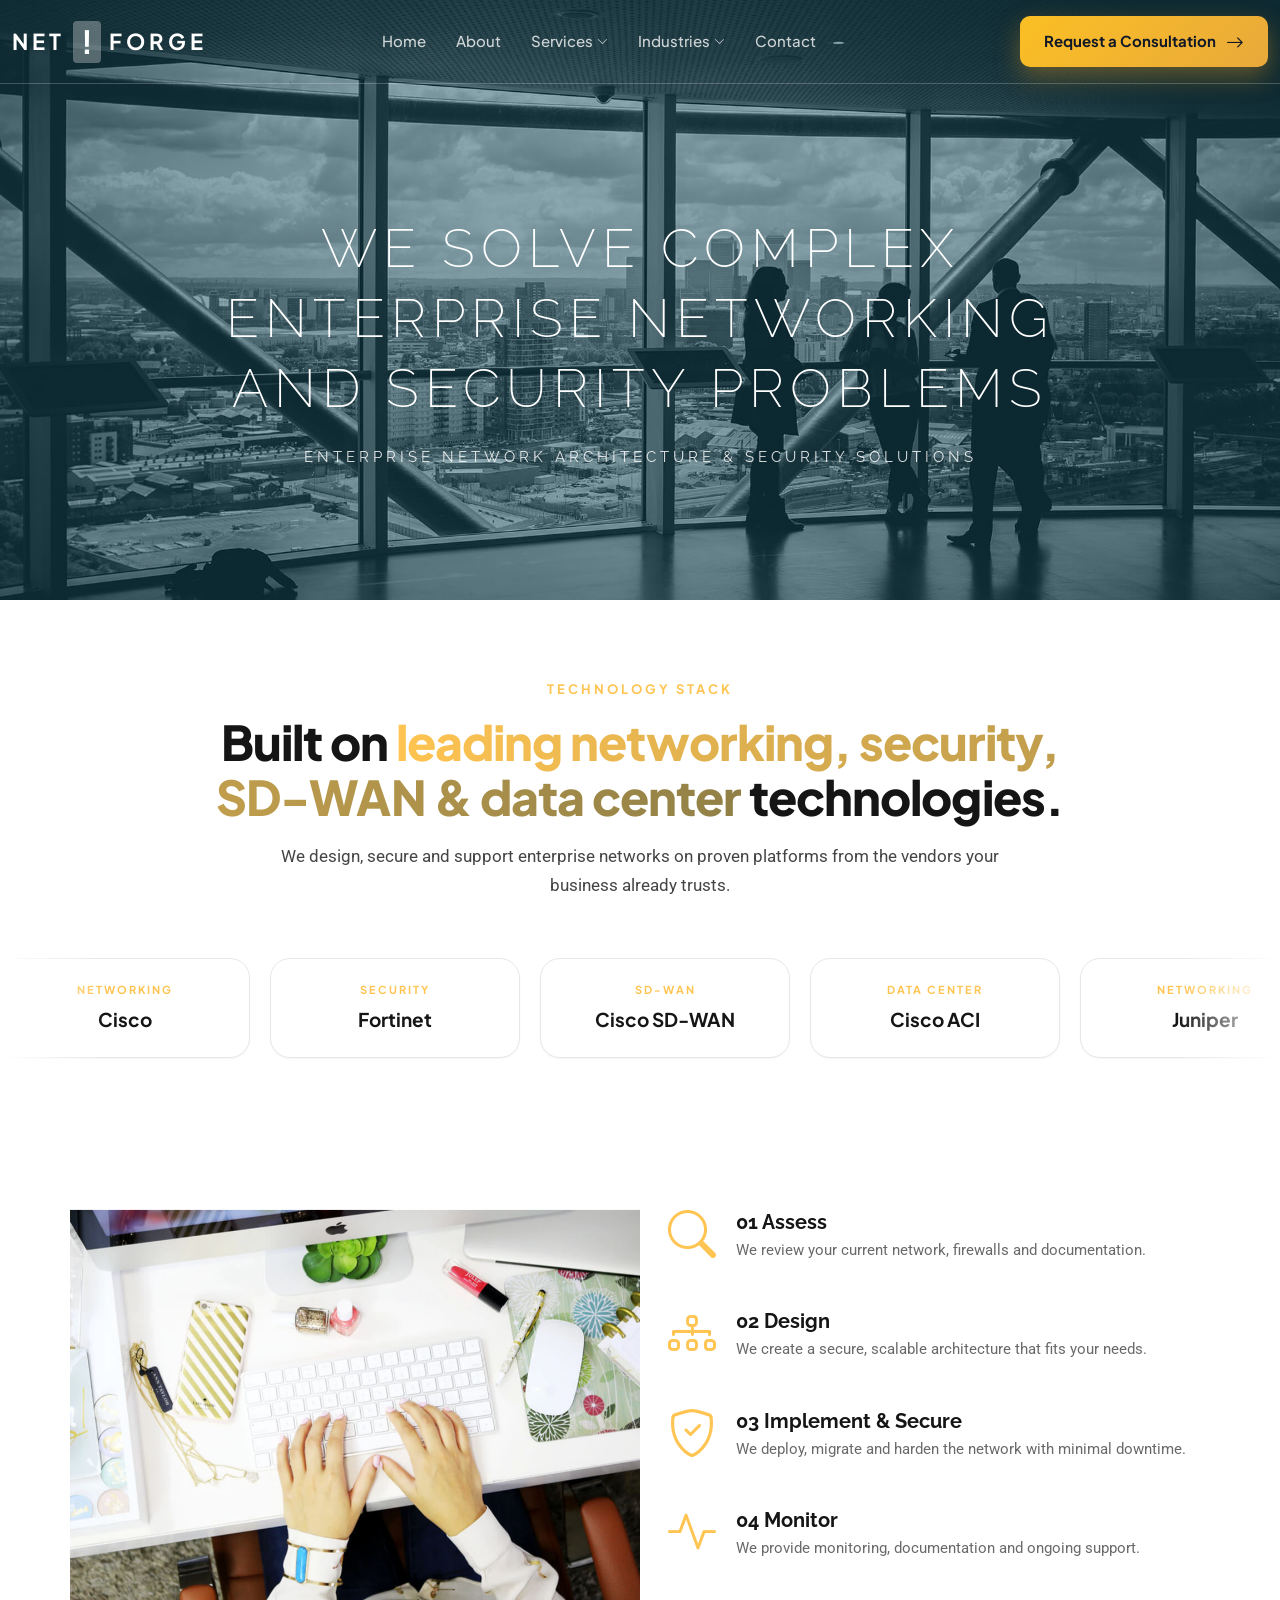
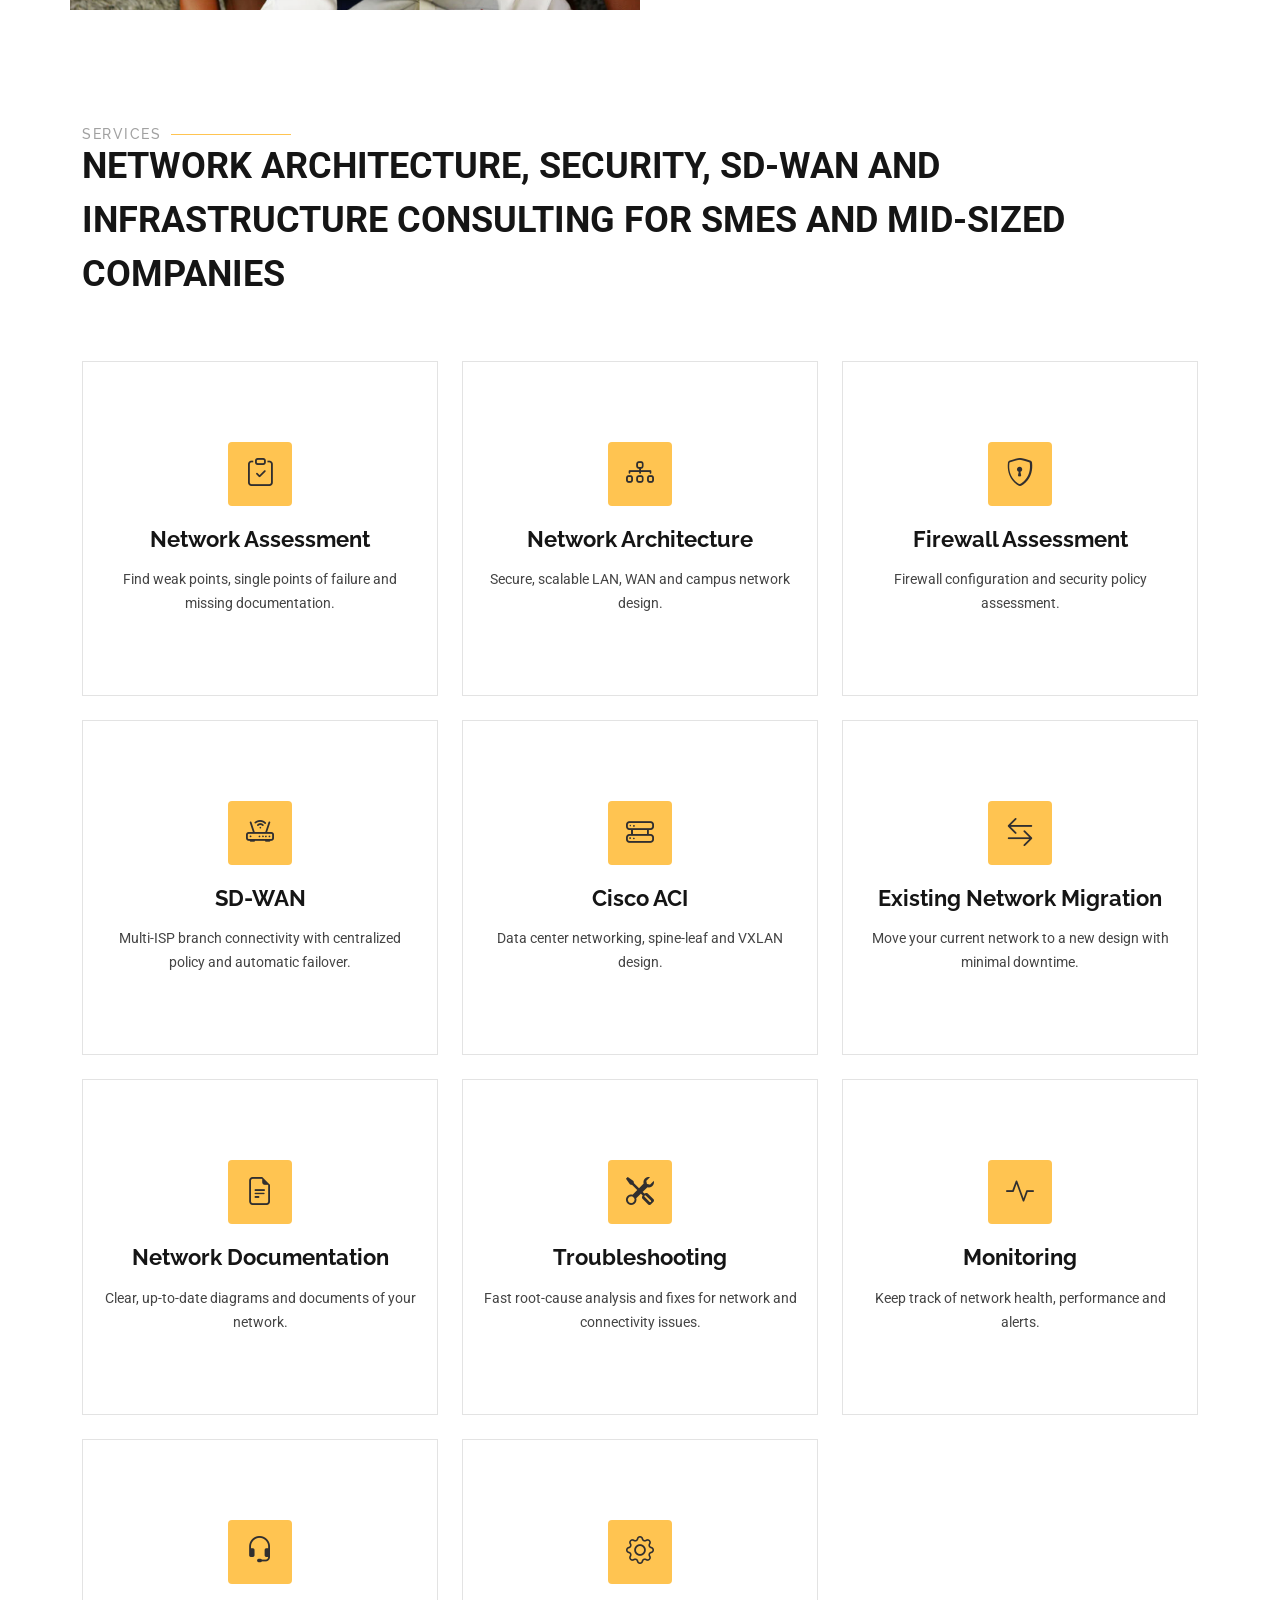
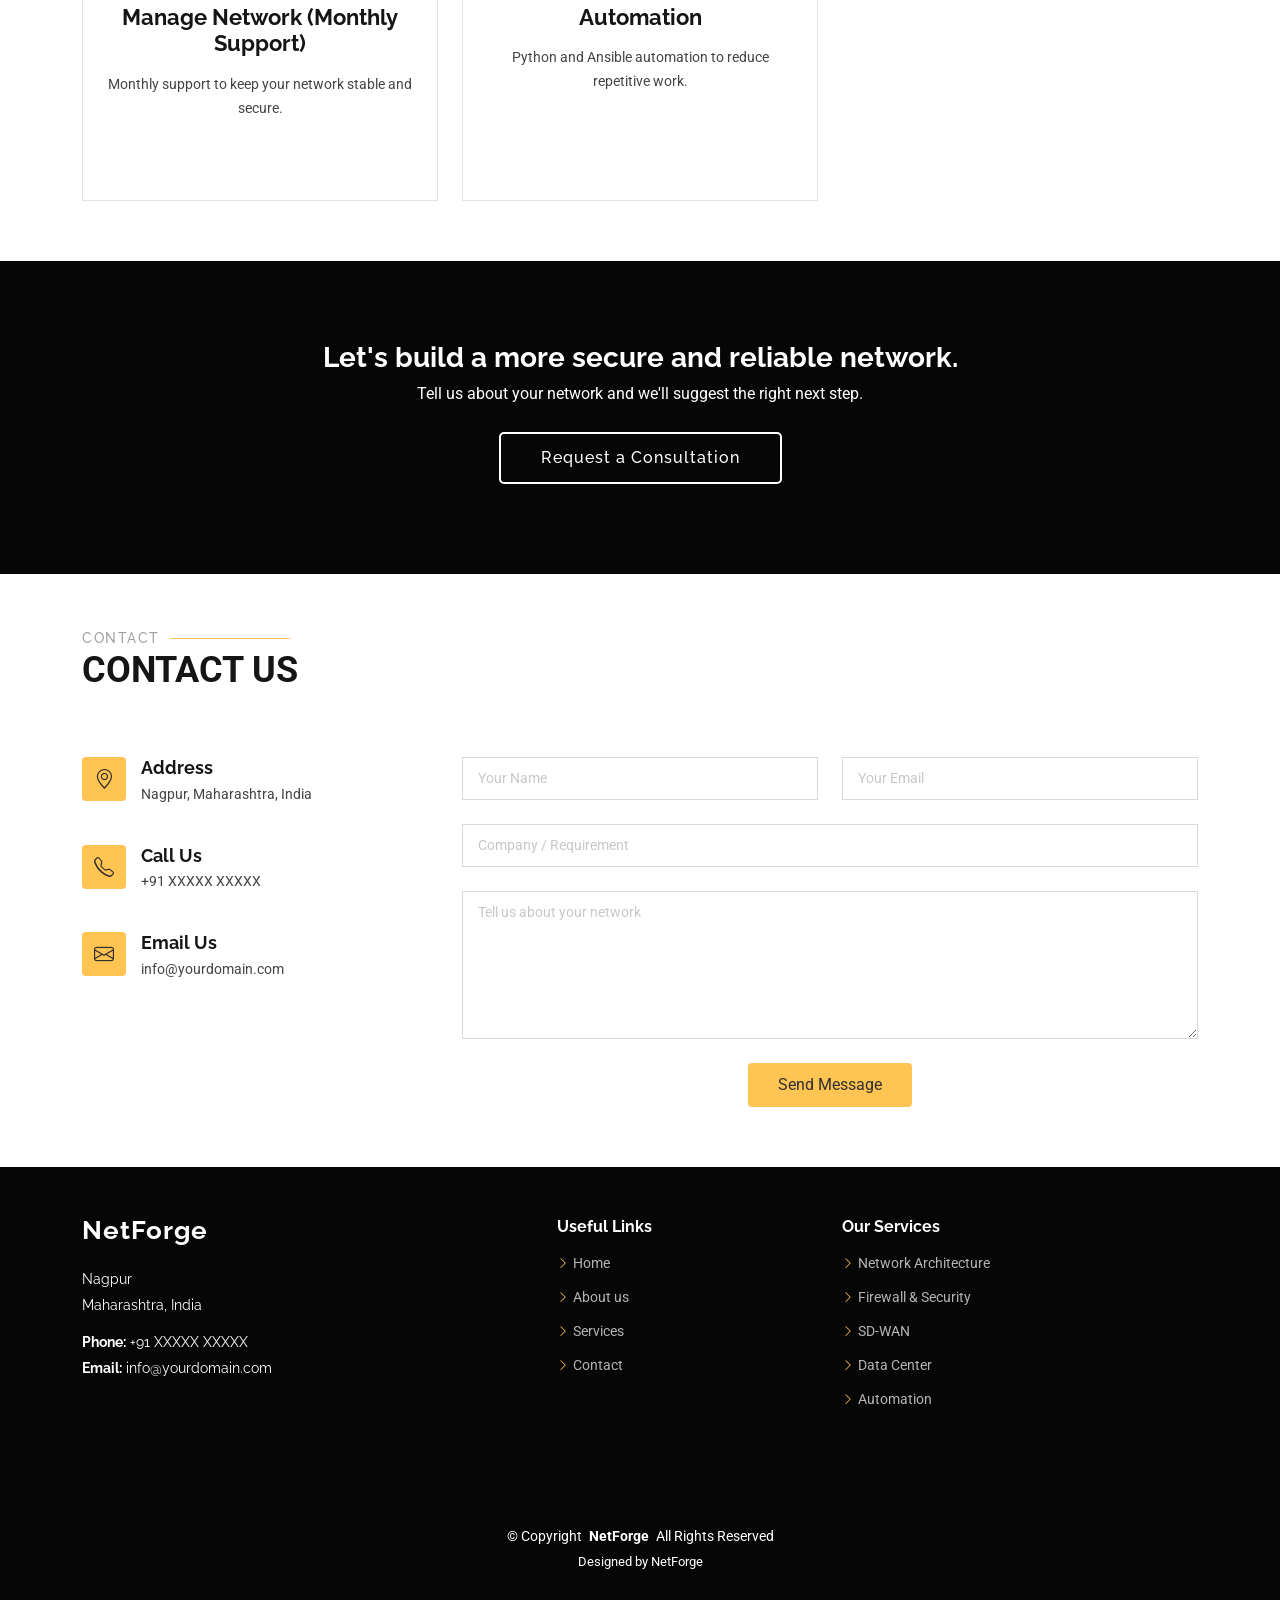
==== index.html @ 49f716c4 "networking website" ====
<!DOCTYPE html>
<html lang="en">

<head>
  <meta charset="utf-8">
  <meta content="width=device-width, initial-scale=1.0" name="viewport">
  <title>N E T F O R G E</title>
  <meta name="description" content="Network architecture, firewall security, SD-WAN and data center solutions for growing businesses in Nagpur and across India.">
  <meta name="keywords" content="network architecture, firewall, SD-WAN, Cisco, Fortinet, Palo Alto, Nagpur">

  <link href="assets/img/favicon.png" rel="icon">
  <link href="assets/img/apple-touch-icon.png" rel="apple-touch-icon">

  <link href="https://fonts.googleapis.com" rel="preconnect">
  <link href="https://fonts.gstatic.com" rel="preconnect" crossorigin>
  <link href="https://fonts.googleapis.com/css2?family=Roboto:wght@300;400;500;700&family=Poppins:wght@300;400;500;600;700&family=Raleway:wght@200;300;400;500;600;700&display=swap" rel="stylesheet">

  <link href="assets/vendor/bootstrap/css/bootstrap.min.css" rel="stylesheet">
  <link href="assets/vendor/bootstrap-icons/bootstrap-icons.css" rel="stylesheet">
  <link href="assets/vendor/aos/aos.css" rel="stylesheet">
  <link href="assets/vendor/swiper/swiper-bundle.min.css" rel="stylesheet">
  <link href="assets/vendor/glightbox/css/glightbox.min.css" rel="stylesheet">
  <link href="assets/css/main.css" rel="stylesheet">
  <link href="https://fonts.googleapis.com/css2?family=Plus+Jakarta+Sans:wght@400;500;600;700&display=swap" rel="stylesheet">
  <link href="assets/css/nav.css" rel="stylesheet">

  <style>
    /* ===== Reign-style header + hero (overrides main.css) ===== */

    /* Transparent header with thin bottom line */
    #header.header {
      background: transparent !important;
      box-shadow: none !important;
      height: 82px;
      padding: 0;
      border-bottom: 1px solid rgba(255, 255, 255, 0.22);
    }

    /* Logo: letter-spaced with highlighted "!" box */
    #header .logo .sitename {
      font-family: "Raleway", sans-serif;
      font-size: 26px;
      font-weight: 400;
      letter-spacing: 6px;
      color: #fff;
      margin: 0;
      display: flex;
      align-items: center;
    }
    #header .logo .logo-mark {
      display: inline-flex;
      align-items: center;
      justify-content: center;
      background: rgba(255, 255, 255, 0.35);
      color: #fff;
      width: 32px;
      height: 48px;
      margin: 0 10px;
      letter-spacing: 0;
      font-weight: 500;
    }

    /* Nav: small, uppercase, wide spacing, muted white */
    @media (min-width: 1200px) {
      .navmenu a,
      .navmenu a:focus {
        font-family: "Raleway", sans-serif;
        font-size: 13px;
        font-weight: 500;
        text-transform: uppercase;
        letter-spacing: 2.5px;
        color: rgba(255, 255, 255, 0.7);
        padding: 18px 20px;
      }
      .navmenu a:hover,
      .navmenu .active,
      .navmenu .active:focus {
        color: #fff;
      }
    }

    /* CTA button: quiet thin outline */
    #header .btn-getstarted,
    #header .btn-getstarted:focus {
      font-family: "Raleway", sans-serif;
      font-size: 12px;
      text-transform: uppercase;
      letter-spacing: 2px;
      background: transparent;
      color: #fff;
      border: 1px solid rgba(255, 255, 255, 0.55);
      border-radius: 0;
      padding: 10px 22px;
    }
    #header .btn-getstarted:hover {
      background: rgba(255, 255, 255, 0.15);
      color: #fff;
    }

    /* Hero */
    .hero {
      min-height: 600px;
      height: 600px;
      padding: 82px 0 0;
      display: flex;
      align-items: center;
      justify-content: center;
      position: relative;
    }
    .hero img {
      position: absolute;
      inset: 0;
      width: 100%;
      height: 100%;
      object-fit: cover;
      z-index: 1;
    }
    /* Teal tint like Reign */
    .hero::before {
      content: "";
      position: absolute;
      inset: 0;
      z-index: 2;
      background: linear-gradient(rgba(10, 70, 85, 0.45), rgba(10, 70, 85, 0.45)) !important;
    }
    .hero .container {
      position: relative;
      z-index: 3;
    }
    .hero h2 {
      font-family: "Raleway", sans-serif;
      font-size: clamp(1.8rem, 4.2vw, 3.4rem);
      font-weight: 200;
      text-transform: uppercase;
      letter-spacing: 6px;
      line-height: 1.3;
      color: #fff;
      margin: 0 0 22px;
    }
    .hero p {
      font-family: "Raleway", sans-serif;
      font-size: 15px;
      font-weight: 400;
      text-transform: uppercase;
      letter-spacing: 4px;
      color: rgba(255, 255, 255, 0.85);
      margin: 0;
    }

    @media (max-width: 768px) {
      .hero { height: auto; min-height: 480px; padding: 110px 0 60px; }
      .hero h2 { letter-spacing: 3px; }
      .hero p { letter-spacing: 2px; font-size: 13px; }
    }

    /* ===== Technology stack strip ===== */
    .tech-stack {
      background: #fff;
      padding: 80px 0 70px;
    }
    .tech-stack .ts-eyebrow {
      font-family: "Plus Jakarta Sans", "Raleway", sans-serif;
      font-size: 13px;
      font-weight: 700;
      letter-spacing: 3px;
      text-transform: uppercase;
      color: var(--accent-color, #2563eb);
      margin: 0 0 14px;
    }
    .tech-stack h2 {
      font-family: "Plus Jakarta Sans", "Raleway", sans-serif;
      font-size: clamp(1.8rem, 4vw, 3rem);
      font-weight: 800;
      letter-spacing: -0.02em;
      line-height: 1.15;
      color: var(--heading-color, #0f172a);
      max-width: 860px;
      margin: 0 auto 18px;
    }
    .tech-stack h2 span {
      background: linear-gradient(90deg, var(--accent-color, #2563eb), color-mix(in srgb, var(--accent-color, #2563eb) 55%, #0a2d3a));
      -webkit-background-clip: text;
      background-clip: text;
      -webkit-text-fill-color: transparent;
      color: transparent;
    }
    .tech-stack .ts-sub {
      max-width: 720px;
      margin: 0 auto 44px;
      color: var(--default-color, #64748b);
      font-size: 17px;
      line-height: 1.7;
    }
    .ts-marquee {
      overflow: hidden;
      padding: 14px 0 22px;
      -webkit-mask-image: linear-gradient(90deg, transparent, #000 8%, #000 92%, transparent);
      mask-image: linear-gradient(90deg, transparent, #000 8%, #000 92%, transparent);
    }
    .ts-track {
      display: flex;
      width: max-content;
      animation: ts-scroll 45s linear infinite;
    }
    .ts-marquee:hover .ts-track {
      animation-play-state: paused;
    }
    .ts-card {
      flex: 0 0 auto;
      width: 250px;
      height: 100px;
      margin-right: 20px;
      display: flex;
      flex-direction: column;
      align-items: center;
      justify-content: center;
      gap: 6px;
      background: #fff;
      border: 1px solid #e5e7eb;
      border-radius: 20px;
      box-shadow: 0 1px 2px rgba(15, 23, 42, 0.04);
      transition: border-color 0.2s ease, box-shadow 0.2s ease, transform 0.2s ease;
    }
    .ts-card:hover {
      border-color: var(--accent-color, #2563eb);
      box-shadow: 0 10px 24px color-mix(in srgb, var(--accent-color, #2563eb) 22%, transparent);
      transform: translateY(-3px);
    }
    .ts-card small {
      font-family: "Plus Jakarta Sans", sans-serif;
      font-size: 11px;
      font-weight: 700;
      letter-spacing: 2px;
      text-transform: uppercase;
      color: var(--accent-color, #2563eb);
    }
    .ts-card strong {
      font-family: "Plus Jakarta Sans", sans-serif;
      font-size: 19px;
      font-weight: 700;
      color: var(--heading-color, #0f172a);
      text-align: center;
      padding: 0 12px;
    }
    @keyframes ts-scroll {
      to { transform: translateX(-50%); }
    }
    @media (prefers-reduced-motion: reduce) {
      .ts-track { animation: none; }
      .ts-marquee { overflow-x: auto; }
    }
    @media (max-width: 768px) {
      .tech-stack { padding: 60px 0 50px; }
      .ts-card { width: 210px; height: 90px; }
      .ts-card strong { font-size: 17px; }
    }
  </style>
</head>

<body class="index-page">

  <header id="header" class="header d-flex align-items-center fixed-top">
    <div class="container-fluid container-xl position-relative d-flex align-items-center justify-content-between">

      <a href="index.html" class="logo d-flex align-items-center me-auto me-lg-0">
        <h1 class="sitename">NET<span class="logo-mark">!</span>FORGE</h1>
      </a>

      <nav id="navmenu" class="navmenu">
        <ul>
          <li><a href="index.html" class="active">Home</a></li>
          <li><a href="about.html">About</a></li>
          <li class="dropdown"><a href="services.html"><span>Services</span> <i class="bi bi-chevron-down toggle-dropdown"></i></a>
            <ul>
              <li><a href="services.html#network-assessment">Network Assessment</a></li>
              <li><a href="services.html#network-architecture">Network Architecture</a></li>
              <li><a href="services.html#firewall-assessment">Firewall Assessment</a></li>
              <li><a href="services.html#sd-wan">SD-WAN</a></li>
              <li><a href="services.html#cisco-aci">Cisco ACI</a></li>
              <li><a href="services.html#migration">Existing Network Migration</a></li>
              <li><a href="services.html#documentation">Network Documentation</a></li>
              <li><a href="services.html#troubleshooting">Troubleshooting</a></li>
              <li><a href="services.html#monitoring">Monitoring</a></li>
              <li><a href="services.html#manage-network">Manage Network (Monthly Support)</a></li>
              <li><a href="services.html#automation">Automation</a></li>
            </ul>
          </li>
          <li class="dropdown"><a href="#"><span>Industries</span> <i class="bi bi-chevron-down toggle-dropdown"></i></a>
            <ul>
              <li><a href="#">Banking &amp; Finance</a></li>
              <li><a href="#">Healthcare</a></li>
              <li><a href="#">Education</a></li>
              <li><a href="#">Manufacturing</a></li>
              <li><a href="#">IT &amp; Telecom</a></li>
            </ul>
          </li>
          <li><a href="#contact">Contact</a></li>
        </ul>
        <i class="mobile-nav-toggle d-xl-none bi bi-list"></i>
      </nav>

      <a class="btn-getstarted" href="#contact">Request a Consultation <i class="bi bi-arrow-right"></i></a>

    </div>
  </header>

  <main class="main">

    <!-- Hero Section -->
    <section id="hero" class="hero section dark-background">

      <img src="assets/img/hero-bg.jpg" alt="" data-aos="fade-in">

      <div class="container">
        <div class="row justify-content-center text-center" data-aos="fade-up" data-aos-delay="100">
          <div class="col-xl-10 col-lg-11">
            <h2>We Solve Complex Enterprise Networking And Security Problems</h2>
            <p>Enterprise Network Architecture &amp; Security Solutions</p>
          </div>
        </div>
      </div>

    </section>

    <!-- Technology Stack Section -->
    <section id="tech-stack" class="tech-stack section">

      <div class="container text-center" data-aos="fade-up">
        <p class="ts-eyebrow">Technology Stack</p>
        <h2>Built on <span>leading networking, security, SD-WAN &amp; data center</span> technologies.</h2>
        <p class="ts-sub">We design, secure and support enterprise networks on proven platforms from the vendors your business already trusts.</p>
      </div>

      <div class="ts-marquee" data-aos="fade-up" data-aos-delay="100">
        <div class="ts-track">
          <div class="ts-card"><small>Networking</small><strong>Cisco</strong></div>
          <div class="ts-card"><small>Security</small><strong>Fortinet</strong></div>
          <div class="ts-card"><small>SD-WAN</small><strong>Cisco SD-WAN</strong></div>
          <div class="ts-card"><small>Data Center</small><strong>Cisco ACI</strong></div>
          <div class="ts-card"><small>Networking</small><strong>Juniper</strong></div>
          <div class="ts-card"><small>Security</small><strong>Palo Alto Networks</strong></div>
          <div class="ts-card"><small>SD-WAN</small><strong>Fortinet Secure SD-WAN</strong></div>
          <div class="ts-card"><small>Data Center</small><strong>Cisco Nexus</strong></div>
          <div class="ts-card"><small>Networking</small><strong>Aruba</strong></div>
          <div class="ts-card"><small>Security</small><strong>Check Point</strong></div>
          <div class="ts-card"><small>SD-WAN</small><strong>Versa Networks</strong></div>
          <div class="ts-card"><small>Data Center</small><strong>VMware NSX</strong></div>
          <div class="ts-card"><small>Networking</small><strong>Arista</strong></div>
          <div class="ts-card"><small>Security</small><strong>Cisco Secure Firewall</strong></div>
          <div class="ts-card"><small>SD-WAN</small><strong>VMware VeloCloud</strong></div>
          <div class="ts-card"><small>Data Center</small><strong>VXLAN / EVPN</strong></div>

          <!-- duplicate set for a seamless loop -->
          <div class="ts-card"><small>Networking</small><strong>Cisco</strong></div>
          <div class="ts-card"><small>Security</small><strong>Fortinet</strong></div>
          <div class="ts-card"><small>SD-WAN</small><strong>Cisco SD-WAN</strong></div>
          <div class="ts-card"><small>Data Center</small><strong>Cisco ACI</strong></div>
          <div class="ts-card"><small>Networking</small><strong>Juniper</strong></div>
          <div class="ts-card"><small>Security</small><strong>Palo Alto Networks</strong></div>
          <div class="ts-card"><small>SD-WAN</small><strong>Fortinet Secure SD-WAN</strong></div>
          <div class="ts-card"><small>Data Center</small><strong>Cisco Nexus</strong></div>
          <div class="ts-card"><small>Networking</small><strong>Aruba</strong></div>
          <div class="ts-card"><small>Security</small><strong>Check Point</strong></div>
          <div class="ts-card"><small>SD-WAN</small><strong>Versa Networks</strong></div>
          <div class="ts-card"><small>Data Center</small><strong>VMware NSX</strong></div>
          <div class="ts-card"><small>Networking</small><strong>Arista</strong></div>
          <div class="ts-card"><small>Security</small><strong>Cisco Secure Firewall</strong></div>
          <div class="ts-card"><small>SD-WAN</small><strong>VMware VeloCloud</strong></div>
          <div class="ts-card"><small>Data Center</small><strong>VXLAN / EVPN</strong></div>
        </div>
      </div>

    </section>

    <!-- Features Section -->
    <section id="features" class="features section">

      <div class="container">

        <div class="row gy-4">
          <div class="features-image col-lg-6" data-aos="fade-up" data-aos-delay="100"><img src="assets/img/features-bg.jpg" alt=""></div>
          <div class="col-lg-6">

            <div class="features-item d-flex ps-0 ps-lg-3 pt-4 pt-lg-0" data-aos="fade-up" data-aos-delay="200">
              <i class="bi bi-search flex-shrink-0"></i>
              <div>
                <h4>01 Assess</h4>
                <p>We review your current network, firewalls and documentation.</p>
              </div>
            </div>

            <div class="features-item d-flex mt-5 ps-0 ps-lg-3" data-aos="fade-up" data-aos-delay="300">
              <i class="bi bi-diagram-3 flex-shrink-0"></i>
              <div>
                <h4>02 Design</h4>
                <p>We create a secure, scalable architecture that fits your needs.</p>
              </div>
            </div>

            <div class="features-item d-flex mt-5 ps-0 ps-lg-3" data-aos="fade-up" data-aos-delay="400">
              <i class="bi bi-shield-check flex-shrink-0"></i>
              <div>
                <h4>03 Implement & Secure</h4>
                <p>We deploy, migrate and harden the network with minimal downtime.</p>
              </div>
            </div>

            <div class="features-item d-flex mt-5 ps-0 ps-lg-3" data-aos="fade-up" data-aos-delay="500">
              <i class="bi bi-activity flex-shrink-0"></i>
              <div>
                <h4>04 Monitor</h4>
                <p>We provide monitoring, documentation and ongoing support.</p>
              </div>
            </div>

          </div>
        </div>

      </div>

    </section>

    <!-- Services Section -->
    <section id="services" class="services section">

      <div class="container section-title" data-aos="fade-up">
        <h2>Services</h2>
        <p>Network architecture, security, SD-WAN and infrastructure consulting for SMEs and mid-sized companies</p>
      </div>

      <div class="container">

        <div class="row gy-4">

          <div class="col-lg-4 col-md-6" data-aos="fade-up" data-aos-delay="100">
            <div class="service-item position-relative">
              <div class="icon"><i class="bi bi-clipboard-check"></i></div>
              <a href="services.html#network-assessment" class="stretched-link"><h3>Network Assessment</h3></a>
              <p>Find weak points, single points of failure and missing documentation.</p>
            </div>
          </div>

          <div class="col-lg-4 col-md-6" data-aos="fade-up" data-aos-delay="200">
            <div class="service-item position-relative">
              <div class="icon"><i class="bi bi-diagram-3"></i></div>
              <a href="services.html#network-architecture" class="stretched-link"><h3>Network Architecture</h3></a>
              <p>Secure, scalable LAN, WAN and campus network design.</p>
            </div>
          </div>

          <div class="col-lg-4 col-md-6" data-aos="fade-up" data-aos-delay="300">
            <div class="service-item position-relative">
              <div class="icon"><i class="bi bi-shield-lock"></i></div>
              <a href="services.html#firewall-assessment" class="stretched-link"><h3>Firewall Assessment</h3></a>
              <p>Firewall configuration and security policy assessment.</p>
            </div>
          </div>

          <div class="col-lg-4 col-md-6" data-aos="fade-up" data-aos-delay="100">
            <div class="service-item position-relative">
              <div class="icon"><i class="bi bi-router"></i></div>
              <a href="services.html#sd-wan" class="stretched-link"><h3>SD-WAN</h3></a>
              <p>Multi-ISP branch connectivity with centralized policy and automatic failover.</p>
            </div>
          </div>

          <div class="col-lg-4 col-md-6" data-aos="fade-up" data-aos-delay="200">
            <div class="service-item position-relative">
              <div class="icon"><i class="bi bi-hdd-rack"></i></div>
              <a href="services.html#cisco-aci" class="stretched-link"><h3>Cisco ACI</h3></a>
              <p>Data center networking, spine-leaf and VXLAN design.</p>
            </div>
          </div>

          <div class="col-lg-4 col-md-6" data-aos="fade-up" data-aos-delay="300">
            <div class="service-item position-relative">
              <div class="icon"><i class="bi bi-arrow-left-right"></i></div>
              <a href="services.html#migration" class="stretched-link"><h3>Existing Network Migration</h3></a>
              <p>Move your current network to a new design with minimal downtime.</p>
            </div>
          </div>

          <div class="col-lg-4 col-md-6" data-aos="fade-up" data-aos-delay="100">
            <div class="service-item position-relative">
              <div class="icon"><i class="bi bi-file-earmark-text"></i></div>
              <a href="services.html#documentation" class="stretched-link"><h3>Network Documentation</h3></a>
              <p>Clear, up-to-date diagrams and documents of your network.</p>
            </div>
          </div>

          <div class="col-lg-4 col-md-6" data-aos="fade-up" data-aos-delay="200">
            <div class="service-item position-relative">
              <div class="icon"><i class="bi bi-tools"></i></div>
              <a href="services.html#troubleshooting" class="stretched-link"><h3>Troubleshooting</h3></a>
              <p>Fast root-cause analysis and fixes for network and connectivity issues.</p>
            </div>
          </div>

          <div class="col-lg-4 col-md-6" data-aos="fade-up" data-aos-delay="300">
            <div class="service-item position-relative">
              <div class="icon"><i class="bi bi-activity"></i></div>
              <a href="services.html#monitoring" class="stretched-link"><h3>Monitoring</h3></a>
              <p>Keep track of network health, performance and alerts.</p>
            </div>
          </div>

          <div class="col-lg-4 col-md-6" data-aos="fade-up" data-aos-delay="100">
            <div class="service-item position-relative">
              <div class="icon"><i class="bi bi-headset"></i></div>
              <a href="services.html#manage-network" class="stretched-link"><h3>Manage Network (Monthly Support)</h3></a>
              <p>Monthly support to keep your network stable and secure.</p>
            </div>
          </div>

          <div class="col-lg-4 col-md-6" data-aos="fade-up" data-aos-delay="200">
            <div class="service-item position-relative">
              <div class="icon"><i class="bi bi-gear"></i></div>
              <a href="services.html#automation" class="stretched-link"><h3>Automation</h3></a>
              <p>Python and Ansible automation to reduce repetitive work.</p>
            </div>
          </div>

        </div>

      </div>

    </section>

    <!-- Call To Action Section -->
    <section id="call-to-action" class="call-to-action section dark-background">

      <img src="assets/img/cta-bg.jpg" alt="">

      <div class="container">
        <div class="row justify-content-center" data-aos="zoom-in" data-aos-delay="100">
          <div class="col-xl-10">
            <div class="text-center">
              <h3>Let's build a more secure and reliable network.</h3>
              <p>Tell us about your network and we'll suggest the right next step.</p>
              <a class="cta-btn" href="#contact">Request a Consultation</a>
            </div>
          </div>
        </div>
      </div>

    </section>

    <!-- Contact Section -->
    <section id="contact" class="contact section">

      <div class="container section-title" data-aos="fade-up">
        <h2>Contact</h2>
        <p>Contact Us</p>
      </div>

      <div class="container" data-aos="fade-up" data-aos-delay="100">

        <div class="row gy-4">

          <div class="col-lg-4">
            <div class="info-item d-flex">
              <i class="bi bi-geo-alt flex-shrink-0"></i>
              <div>
                <h3>Address</h3>
                <p>Nagpur, Maharashtra, India</p>
              </div>
            </div>

            <div class="info-item d-flex">
              <i class="bi bi-telephone flex-shrink-0"></i>
              <div>
                <h3>Call Us</h3>
                <p>+91 XXXXX XXXXX</p>
              </div>
            </div>

            <div class="info-item d-flex">
              <i class="bi bi-envelope flex-shrink-0"></i>
              <div>
                <h3>Email Us</h3>
                <p>info@yourdomain.com</p>
              </div>
            </div>
          </div>

          <div class="col-lg-8">
            <form action="forms/contact.php" method="post" class="php-email-form">
              <div class="row gy-4">
                <div class="col-md-6">
                  <input type="text" name="name" class="form-control" placeholder="Your Name" required="">
                </div>
                <div class="col-md-6">
                  <input type="email" class="form-control" name="email" placeholder="Your Email" required="">
                </div>
                <div class="col-md-12">
                  <input type="text" class="form-control" name="subject" placeholder="Company / Requirement" required="">
                </div>
                <div class="col-md-12">
                  <textarea class="form-control" name="message" rows="6" placeholder="Tell us about your network" required=""></textarea>
                </div>
                <div class="col-md-12 text-center">
                  <div class="loading">Loading</div>
                  <div class="error-message"></div>
                  <div class="sent-message">Your message has been sent. Thank you!</div>
                  <button type="submit">Send Message</button>
                </div>
              </div>
            </form>
          </div>

        </div>

      </div>

    </section>

  </main>

  <footer id="footer" class="footer dark-background">

    <div class="footer-top">
      <div class="container">
        <div class="row gy-4">
          <div class="col-lg-5 col-md-6 footer-about">
            <a href="index.html" class="logo d-flex align-items-center">
              <span class="sitename">NetForge</span>
            </a>
            <div class="footer-contact pt-3">
              <p>Nagpur</p>
              <p>Maharashtra, India</p>
              <p class="mt-3"><strong>Phone:</strong> <span>+91 XXXXX XXXXX</span></p>
              <p><strong>Email:</strong> <span>info@yourdomain.com</span></p>
            </div>
          </div>

          <div class="col-lg-3 col-md-3 footer-links">
            <h4>Useful Links</h4>
            <ul>
              <li><i class="bi bi-chevron-right"></i> <a href="#hero">Home</a></li>
              <li><i class="bi bi-chevron-right"></i> <a href="about.html">About us</a></li>
              <li><i class="bi bi-chevron-right"></i> <a href="#services">Services</a></li>
              <li><i class="bi bi-chevron-right"></i> <a href="#contact">Contact</a></li>
            </ul>
          </div>

          <div class="col-lg-4 col-md-3 footer-links">
            <h4>Our Services</h4>
            <ul>
              <li><i class="bi bi-chevron-right"></i> <a href="#services">Network Architecture</a></li>
              <li><i class="bi bi-chevron-right"></i> <a href="#services">Firewall & Security</a></li>
              <li><i class="bi bi-chevron-right"></i> <a href="#services">SD-WAN</a></li>
              <li><i class="bi bi-chevron-right"></i> <a href="#services">Data Center</a></li>
              <li><i class="bi bi-chevron-right"></i> <a href="#services">Automation</a></li>
            </ul>
          </div>

        </div>
      </div>
    </div>

    <div class="copyright">
      <div class="container text-center">
        <p>© <span>Copyright</span> <strong class="px-1 sitename">NetForge</strong> <span>All Rights Reserved</span></p>
        <div class="credits">
          Designed by NetForge
        </div>
      </div>
    </div>

  </footer>

  <a href="#" id="scroll-top" class="scroll-top d-flex align-items-center justify-content-center"><i class="bi bi-arrow-up-short"></i></a>

  <div id="preloader"></div>

  <script src="assets/vendor/bootstrap/js/bootstrap.bundle.min.js"></script>
  <script src="assets/vendor/php-email-form/validate.js"></script>
  <script src="assets/vendor/aos/aos.js"></script>
  <script src="assets/vendor/swiper/swiper-bundle.min.js"></script>
  <script src="assets/vendor/glightbox/js/glightbox.min.js"></script>
  <script src="assets/vendor/imagesloaded/imagesloaded.pkgd.min.js"></script>
  <script src="assets/vendor/isotope-layout/isotope.pkgd.min.js"></script>
  <script src="assets/vendor/purecounter/purecounter_vanilla.js"></script>
  <script src="assets/js/main.js"></script>

</body>

</html>
---- assets/css/main.css ----
/**
* Template Name: Gp
* Template URL: https://bootstrapmade.com/gp-free-multipurpose-html-bootstrap-template/
* Updated: Aug 15 2024 with Bootstrap v5.3.3
* Author: BootstrapMade.com
* License: https://bootstrapmade.com/license/
*/

/*--------------------------------------------------------------
# Font & Color Variables
# Help: https://bootstrapmade.com/color-system/
--------------------------------------------------------------*/
/* Fonts */
:root {
  --default-font: "Roboto",  system-ui, -apple-system, "Segoe UI", Roboto, "Helvetica Neue", Arial, "Noto Sans", "Liberation Sans", sans-serif, "Apple Color Emoji", "Segoe UI Emoji", "Segoe UI Symbol", "Noto Color Emoji";
  --heading-font: "Raleway",  sans-serif;
  --nav-font: "Poppins",  sans-serif;
}

/* Global Colors - The following color variables are used throughout the website. Updating them here will change the color scheme of the entire website */
:root { 
  --background-color: #ffffff; /* Background color for the entire website, including individual sections */
  --default-color: #444444; /* Default color used for the majority of the text content across the entire website */
  --heading-color: #151515; /* Color for headings, subheadings and title throughout the website */
  --accent-color: #ffc451; /* Accent color that represents your brand on the website. It's used for buttons, links, and other elements that need to stand out */
  --surface-color: #ffffff; /* The surface color is used as a background of boxed elements within sections, such as cards, icon boxes, or other elements that require a visual separation from the global background. */
  --contrast-color: #312f2f; /* Contrast color for text, ensuring readability against backgrounds of accent, heading, or default colors. */
}

/* Nav Menu Colors - The following color variables are used specifically for the navigation menu. They are separate from the global colors to allow for more customization options */
:root {
  --nav-color: rgba(255, 255, 255, 0.905);  /* The default color of the main navmenu links */
  --nav-hover-color: #ffc451; /* Applied to main navmenu links when they are hovered over or active */
  --nav-mobile-background-color: #ffffff; /* Used as the background color for mobile navigation menu */
  --nav-dropdown-background-color: #ffffff; /* Used as the background color for dropdown items that appear when hovering over primary navigation items */
  --nav-dropdown-color: #212529; /* Used for navigation links of the dropdown items in the navigation menu. */
  --nav-dropdown-hover-color: #ffc451; /* Similar to --nav-hover-color, this color is applied to dropdown navigation links when they are hovered over. */
}

/* Color Presets - These classes override global colors when applied to any section or element, providing reuse of the sam color scheme. */

.light-background {
  --background-color: #f9f9f9;
  --surface-color: #ffffff;
}

.dark-background {
  --background-color: #060606;
  --default-color: #ffffff;
  --heading-color: #ffffff;
  --surface-color: #252525;
  --contrast-color: #2a2727;
}

/* Smooth scroll */
:root {
  scroll-behavior: smooth;
}

/*--------------------------------------------------------------
# General Styling & Shared Classes
--------------------------------------------------------------*/
body {
  color: var(--default-color);
  background-color: var(--background-color);
  font-family: var(--default-font);
}

a {
  color: var(--accent-color);
  text-decoration: none;
  transition: 0.3s;
}

a:hover {
  color: color-mix(in srgb, var(--accent-color), transparent 25%);
  text-decoration: none;
}

h1,
h2,
h3,
h4,
h5,
h6 {
  color: var(--heading-color);
  font-family: var(--heading-font);
}

/* PHP Email Form Messages
------------------------------*/
.php-email-form .error-message {
  display: none;
  background: #df1529;
  color: #ffffff;
  text-align: left;
  padding: 15px;
  margin-bottom: 24px;
  font-weight: 600;
}

.php-email-form .sent-message {
  display: none;
  color: #ffffff;
  background: #059652;
  text-align: center;
  padding: 15px;
  margin-bottom: 24px;
  font-weight: 600;
}

.php-email-form .loading {
  display: none;
  background: var(--surface-color);
  text-align: center;
  padding: 15px;
  margin-bottom: 24px;
}

.php-email-form .loading:before {
  content: "";
  display: inline-block;
  border-radius: 50%;
  width: 24px;
  height: 24px;
  margin: 0 10px -6px 0;
  border: 3px solid var(--accent-color);
  border-top-color: var(--surface-color);
  animation: php-email-form-loading 1s linear infinite;
}

@keyframes php-email-form-loading {
  0% {
    transform: rotate(0deg);
  }

  100% {
    transform: rotate(360deg);
  }
}

/*--------------------------------------------------------------
# Global Header
--------------------------------------------------------------*/
.header {
  --background-color: rgba(0, 0, 0, 0.8);
  --heading-color: #ffffff;
  --contrast-color: #ffffff;
  color: var(--default-color);
  background-color: var(--background-color);
  padding: 10px 0;
  transition: all 0.5s;
  z-index: 997;
}

.header .logo {
  line-height: 1;
}

.header .logo img {
  max-height: 36px;
  margin-right: 8px;
}

.header .logo h1 {
  font-size: 32px;
  margin: 0;
  font-weight: 700;
  color: var(--heading-color);
}

.header .logo span {
  color: var(--accent-color);
  font-size: 32px;
}

.header .btn-getstarted,
.header .btn-getstarted:focus {
  color: var(--contrast-color);
  font-size: 14px;
  padding: 8px 30px;
  margin: 0 0 0 30px;
  border-radius: 4px;
  transition: 0.3s;
  border: 2px solid var(--accent-color);
}

.header .btn-getstarted:hover,
.header .btn-getstarted:focus:hover {
  color: var(--default-color);
  background: var(--accent-color);
}

@media (max-width: 1200px) {
  .header .logo {
    order: 1;
  }

  .header .btn-getstarted {
    order: 2;
    margin: 0 15px 0 0;
    padding: 6px 15px;
  }

  .header .navmenu {
    order: 3;
  }
}

.scrolled .header {
  box-shadow: 0px 0 18px rgba(0, 0, 0, 0.1);
}

/* Index Page Header
------------------------------*/
.index-page .header {
  --background-color: rgba(0, 0, 0, 0);
}

/* Index Page Header on Scroll
------------------------------*/
.index-page.scrolled .header {
  --background-color: rgba(0, 0, 0, 0.8);
}

/*--------------------------------------------------------------
# Navigation Menu
--------------------------------------------------------------*/
/* Navmenu - Desktop */
@media (min-width: 1200px) {
  .navmenu {
    padding: 0;
  }

  .navmenu ul {
    margin: 0;
    padding: 0;
    display: flex;
    list-style: none;
    align-items: center;
  }

  .navmenu li {
    position: relative;
  }

  .navmenu a,
  .navmenu a:focus {
    color: var(--nav-color);
    padding: 18px 15px;
    font-size: 16px;
    font-family: var(--nav-font);
    font-weight: 400;
    display: flex;
    align-items: center;
    justify-content: space-between;
    white-space: nowrap;
    transition: 0.3s;
  }

  .navmenu a i,
  .navmenu a:focus i {
    font-size: 12px;
    line-height: 0;
    margin-left: 5px;
    transition: 0.3s;
  }

  .navmenu li:last-child a {
    padding-right: 0;
  }

  .navmenu li:hover>a,
  .navmenu .active,
  .navmenu .active:focus {
    color: var(--nav-hover-color);
  }

  .navmenu .dropdown ul {
    margin: 0;
    padding: 10px 0;
    background: var(--nav-dropdown-background-color);
    display: block;
    position: absolute;
    visibility: hidden;
    left: 14px;
    top: 130%;
    opacity: 0;
    transition: 0.3s;
    border-radius: 0;
    z-index: 99;
    box-shadow: 0px 0px 30px rgba(0, 0, 0, 0.1);
  }

  .navmenu .dropdown ul li {
    min-width: 200px;
  }

  .navmenu .dropdown ul a {
    padding: 10px 20px;
    font-size: 15px;
    text-transform: none;
    color: var(--nav-dropdown-color);
  }

  .navmenu .dropdown ul a i {
    font-size: 12px;
  }

  .navmenu .dropdown ul a:hover,
  .navmenu .dropdown ul .active:hover,
  .navmenu .dropdown ul li:hover>a {
    background-color: var(--nav-dropdown-hover-color);
  }

  .navmenu .dropdown:hover>ul {
    opacity: 1;
    top: 100%;
    visibility: visible;
  }

  .navmenu .dropdown .dropdown ul {
    top: 0;
    left: -90%;
    visibility: hidden;
  }

  .navmenu .dropdown .dropdown:hover>ul {
    opacity: 1;
    top: 0;
    left: -100%;
    visibility: visible;
  }
}

/* Navmenu - Mobile */
@media (max-width: 1199px) {
  .mobile-nav-toggle {
    color: var(--nav-color);
    font-size: 28px;
    line-height: 0;
    margin-right: 10px;
    cursor: pointer;
    transition: color 0.3s;
  }

  .navmenu {
    padding: 0;
    z-index: 9997;
  }

  .navmenu ul {
    display: none;
    list-style: none;
    position: absolute;
    inset: 60px 20px 20px 20px;
    padding: 10px 0;
    margin: 0;
    border-radius: 6px;
    background-color: var(--nav-mobile-background-color);
    overflow-y: auto;
    transition: 0.3s;
    z-index: 9998;
    box-shadow: 0px 0px 30px rgba(0, 0, 0, 0.1);
  }

  .navmenu a,
  .navmenu a:focus {
    color: var(--nav-dropdown-color);
    padding: 10px 20px;
    font-family: var(--nav-font);
    font-size: 17px;
    font-weight: 500;
    display: flex;
    align-items: center;
    justify-content: space-between;
    white-space: nowrap;
    transition: 0.3s;
  }

  .navmenu a i,
  .navmenu a:focus i {
    font-size: 12px;
    line-height: 0;
    margin-left: 5px;
    width: 30px;
    height: 30px;
    display: flex;
    align-items: center;
    justify-content: center;
    border-radius: 50%;
    transition: 0.3s;
    background-color: color-mix(in srgb, var(--accent-color), white 90%);
  }

  .navmenu a i:hover,
  .navmenu a:focus i:hover {
    background-color: color-mix(in srgb, var(--accent-color), white 90%);
  }

  .navmenu a:hover,
  .navmenu .active,
  .navmenu .active:focus {
    background-color: var(--nav-dropdown-hover-color);
  }

  .navmenu .active i,
  .navmenu .active:focus i {
    transform: rotate(180deg);
  }

  .navmenu .dropdown ul {
    position: static;
    display: none;
    z-index: 99;
    padding: 10px 0;
    margin: 10px 20px;
    background-color: var(--nav-dropdown-background-color);
    border: 1px solid color-mix(in srgb, var(--default-color), transparent 90%);
    box-shadow: none;
    transition: all 0.5s ease-in-out;
  }

  .navmenu .dropdown ul ul {
    background-color: rgba(33, 37, 41, 0.1);
  }

  .navmenu .dropdown>.dropdown-active {
    display: block;
    background-color: rgba(33, 37, 41, 0.03);
  }

  .mobile-nav-active {
    overflow: hidden;
  }

  .mobile-nav-active .mobile-nav-toggle {
    color: #fff;
    position: absolute;
    font-size: 32px;
    top: 15px;
    right: 15px;
    margin-right: 0;
    z-index: 9999;
  }

  .mobile-nav-active .navmenu {
    position: fixed;
    overflow: hidden;
    inset: 0;
    background: rgba(33, 37, 41, 0.8);
    transition: 0.3s;
  }

  .mobile-nav-active .navmenu>ul {
    display: block;
  }
}

/*--------------------------------------------------------------
# Global Footer
--------------------------------------------------------------*/
.footer {
  color: var(--default-color);
  background-color: var(--background-color);
  font-size: 14px;
  position: relative;
}

.footer .footer-top {
  padding: 50px 0;
  background-color: color-mix(in srgb, var(--footer-background-color) 90%, white 10%);
}

.footer .footer-about .logo {
  line-height: 1;
  margin-bottom: 10px;
}

.footer .footer-about .logo img {
  max-height: 40px;
  margin-right: 6px;
}

.footer .footer-about .logo span {
  font-size: 26px;
  font-weight: 700;
  letter-spacing: 1px;
  font-family: var(--heading-font);
  color: var(--heading-color);
}

.footer .footer-about p {
  font-size: 14px;
  font-family: var(--heading-font);
}

.footer .social-links a {
  color: color-mix(in srgb, var(--default-color), transparent 30%);
  background-color: color-mix(in srgb, var(--default-color) 5%, white 10%);
  display: flex;
  align-items: center;
  justify-content: center;
  width: 40px;
  height: 40px;
  border-radius: 4px;
  font-size: 16px;
  margin-right: 10px;
  transition: 0.3s;
}

.footer .social-links a:hover {
  color: var(--contrast-color);
  background-color: var(--accent-color);
}

.footer h4 {
  font-size: 16px;
  font-weight: bold;
  position: relative;
  padding-bottom: 12px;
}

.footer .footer-links {
  margin-bottom: 30px;
}

.footer .footer-links ul {
  list-style: none;
  padding: 0;
  margin: 0;
}

.footer .footer-links ul i {
  margin-right: 4px;
  font-size: 12px;
  line-height: 0;
  color: var(--accent-color);
}

.footer .footer-links ul li {
  padding: 10px 0;
  display: flex;
  align-items: center;
}

.footer .footer-links ul li:first-child {
  padding-top: 0;
}

.footer .footer-links ul a {
  color: color-mix(in srgb, var(--default-color), transparent 30%);
  display: inline-block;
  line-height: 1;
}

.footer .footer-links ul a:hover {
  color: var(--accent-color);
}

.footer .footer-contact p {
  margin-bottom: 5px;
}

.footer .footer-newsletter .newsletter-form {
  margin-top: 30px;
  margin-bottom: 15px;
  padding: 6px 8px;
  position: relative;
  border-radius: 4px;
  border: 1px solid color-mix(in srgb, var(--default-color), transparent 80%);
  display: flex;
  background-color: color-mix(in srgb, var(--footer-background-color) 90%, white 15%);
  transition: 0.3s;
}

.footer .footer-newsletter .newsletter-form:focus-within {
  border-color: var(--accent-color);
}

.footer .footer-newsletter .newsletter-form input[type=email] {
  border: 0;
  padding: 4px;
  width: 100%;
  background-color: color-mix(in srgb, var(--footer-background-color) 90%, white 15%);
  color: var(--default-color);
}

.footer .footer-newsletter .newsletter-form input[type=email]:focus-visible {
  outline: none;
}

.footer .footer-newsletter .newsletter-form input[type=submit] {
  border: 0;
  font-size: 16px;
  padding: 0 20px;
  margin: -7px -8px -7px 0;
  background: var(--accent-color);
  color: var(--contrast-color);
  transition: 0.3s;
  border-radius: 0 4px 4px 0;
}

.footer .footer-newsletter .newsletter-form input[type=submit]:hover {
  background: color-mix(in srgb, var(--accent-color), transparent 20%);
}

.footer .copyright {
  padding: 30px 0;
}

.footer .copyright p {
  margin-bottom: 0;
}

.footer .credits {
  margin-top: 5px;
  font-size: 13px;
}

/*--------------------------------------------------------------
# Preloader
--------------------------------------------------------------*/
#preloader {
  position: fixed;
  inset: 0;
  z-index: 999999;
  overflow: hidden;
  background: #000;
  transition: all 0.6s ease-out;
}

#preloader:before {
  content: "";
  position: fixed;
  top: calc(50% - 30px);
  left: calc(50% - 30px);
  border: 6px solid #ffffff;
  border-color: var(--accent-color) transparent var(--accent-color) transparent;
  border-radius: 50%;
  width: 60px;
  height: 60px;
  animation: animate-preloader 1.5s linear infinite;
}

@keyframes animate-preloader {
  0% {
    transform: rotate(0deg);
  }

  100% {
    transform: rotate(360deg);
  }
}

/*--------------------------------------------------------------
# Scroll Top Button
--------------------------------------------------------------*/
.scroll-top {
  position: fixed;
  visibility: hidden;
  opacity: 0;
  right: 15px;
  bottom: 15px;
  z-index: 99999;
  background-color: var(--accent-color);
  width: 40px;
  height: 40px;
  border-radius: 4px;
  transition: all 0.4s;
}

.scroll-top i {
  font-size: 24px;
  color: var(--contrast-color);
  line-height: 0;
}

.scroll-top:hover {
  background-color: color-mix(in srgb, var(--accent-color), transparent 20%);
  color: var(--contrast-color);
}

.scroll-top.active {
  visibility: visible;
  opacity: 1;
}

/*--------------------------------------------------------------
# Disable aos animation delay on mobile devices
--------------------------------------------------------------*/
@media screen and (max-width: 768px) {
  [data-aos-delay] {
    transition-delay: 0 !important;
  }
}

/*--------------------------------------------------------------
# Global Page Titles & Breadcrumbs
--------------------------------------------------------------*/
.page-title {
  color: var(--default-color);
  background-color: var(--background-color);
  position: relative;
}

.page-title .heading {
  padding: 80px 0;
  border-top: 1px solid color-mix(in srgb, var(--default-color), transparent 90%);
}

.page-title .heading h1 {
  font-size: 38px;
  font-weight: 700;
}

.page-title nav {
  background-color: color-mix(in srgb, var(--default-color), transparent 95%);
  padding: 20px 0;
}

.page-title nav ol {
  display: flex;
  flex-wrap: wrap;
  list-style: none;
  margin: 0;
  padding: 0;
  font-size: 16px;
  font-weight: 400;
}

.page-title nav ol li+li {
  padding-left: 10px;
}

.page-title nav ol li+li::before {
  content: "/";
  display: inline-block;
  padding-right: 10px;
  color: color-mix(in srgb, var(--default-color), transparent 70%);
}

/*--------------------------------------------------------------
# Global Sections
--------------------------------------------------------------*/
section,
.section {
  color: var(--default-color);
  background-color: var(--background-color);
  padding: 60px 0;
  scroll-margin-top: 80px;
  overflow: clip;
}

@media (max-width: 1199px) {

  section,
  .section {
    scroll-margin-top: 58px;
  }
}

/*--------------------------------------------------------------
# Global Section Titles
--------------------------------------------------------------*/
.section-title {
  padding-bottom: 60px;
  position: relative;
}

.section-title h2 {
  font-size: 14px;
  font-weight: 500;
  padding: 0;
  line-height: 1px;
  margin: 0;
  letter-spacing: 1.5px;
  text-transform: uppercase;
  color: color-mix(in srgb, var(--default-color), transparent 50%);
  position: relative;
}

.section-title h2::after {
  content: "";
  width: 120px;
  height: 1px;
  display: inline-block;
  background: var(--accent-color);
  margin: 4px 10px;
}

.section-title p {
  color: var(--heading-color);
  margin: 0;
  font-size: 36px;
  font-weight: 700;
  text-transform: uppercase;
}

/*--------------------------------------------------------------
# Hero Section
--------------------------------------------------------------*/
.hero {
  width: 100%;
  min-height: 100vh;
  position: relative;
  padding: 120px 0 80px 0;
  display: flex;
  align-items: center;
  justify-content: center;
}

.hero img {
  position: absolute;
  inset: 0;
  display: block;
  width: 100%;
  height: 100%;
  object-fit: cover;
  z-index: 1;
}

.hero:before {
  content: "";
  background: color-mix(in srgb, var(--background-color), transparent 30%);
  position: absolute;
  inset: 0;
  z-index: 2;
}

.hero .container {
  position: relative;
  z-index: 3;
}

.hero h2 {
  margin: 0;
  font-size: 56px;
  font-weight: 700;
  font-family: var(--nav-font);
}

.hero h2 span {
  color: var(--accent-color);
}

.hero p {
  margin: 10px 0 0 0;
  font-size: 24px;
  color: color-mix(in srgb, var(--default-color), transparent 30%);
}

.hero .icon-box {
  padding: 30px 20px;
  transition: ease-in-out 0.3s;
  border: 1px solid color-mix(in srgb, var(--default-color), transparent 70%);
  height: 100%;
  text-align: center;
  display: flex;
  flex-direction: column;
  align-items: center;
  justify-content: center;
}

.hero .icon-box i {
  font-size: 32px;
  line-height: 1;
  color: var(--accent-color);
}

.hero .icon-box h3 {
  font-weight: 700;
  margin: 10px 0 0 0;
  padding: 0;
  line-height: 1;
  font-size: 20px;
  line-height: 26px;
}

.hero .icon-box h3 a {
  color: color-mix(in srgb, var(--default-color), transparent 20%);
  transition: ease-in-out 0.3s;
}

.hero .icon-box:hover {
  border-color: var(--accent-color);
}

.hero .icon-box:hover h3 a {
  color: var(--accent-color);
}

@media (max-width: 768px) {
  .hero h2 {
    font-size: 32px;
  }

  .hero p {
    font-size: 18px;
  }
}

/*--------------------------------------------------------------
# About Section
--------------------------------------------------------------*/
.about .content h3 {
  font-size: 1.75rem;
  font-weight: 700;
}

.about .content .fst-italic {
  color: color-mix(in srgb, var(--default-color), var(--contrast-color) 50%);
}

.about .content ul {
  list-style: none;
  padding: 0;
}

.about .content ul li {
  padding: 10px 0 0 0;
  display: flex;
}

.about .content ul i {
  color: var(--accent-color);
  margin-right: 0.5rem;
  line-height: 1.2;
  font-size: 1.25rem;
}

.about .content p:last-child {
  margin-bottom: 0;
}

/*--------------------------------------------------------------
# Clients Section
--------------------------------------------------------------*/
.clients .swiper-slide img {
  opacity: 0.5;
  transition: 0.3s;
  filter: grayscale(100);
}

.clients .swiper-slide img:hover {
  filter: none;
  opacity: 1;
}

.clients .swiper-wrapper {
  height: auto;
}

.clients .swiper-pagination {
  margin-top: 20px;
  position: relative;
}

.clients .swiper-pagination .swiper-pagination-bullet {
  width: 12px;
  height: 12px;
  opacity: 1;
  background-color: color-mix(in srgb, var(--default-color), transparent 80%);
}

.clients .swiper-pagination .swiper-pagination-bullet-active {
  background-color: var(--accent-color);
}

/*--------------------------------------------------------------
# Features Section
--------------------------------------------------------------*/
.features .features-image {
  position: relative;
  min-height: 400px;
}

.features .features-image img {
  position: absolute;
  inset: 0;
  display: block;
  width: 100%;
  height: 100%;
  object-fit: cover;
  z-index: 1;
}

.features .features-item h4 {
  font-size: 20px;
  font-weight: 700;
  margin: 0 0 5px 0;
}

.features .features-item i {
  font-size: 48px;
  color: var(--accent-color);
  margin-right: 20px;
  line-height: 0;
}

.features .features-item p {
  font-size: 15px;
  color: color-mix(in srgb, var(--default-color), transparent 20%);
  margin: 0;
}

/*--------------------------------------------------------------
# Services Section
--------------------------------------------------------------*/
.services .service-item {
  background-color: var(--surface-color);
  text-align: center;
  border: 1px solid color-mix(in srgb, var(--default-color), transparent 85%);
  padding: 80px 20px;
  height: 100%;
  transition: all ease-in-out 0.3s;
}

.services .service-item .icon {
  background: var(--accent-color);
  color: var(--contrast-color);
  margin: 0 auto;
  width: 64px;
  height: 64px;
  border-radius: 4px;
  display: flex;
  align-items: center;
  justify-content: center;
  margin-bottom: 20px;
  transition: 0.3s;
}

.services .service-item .icon i {
  font-size: 28px;
  transition: ease-in-out 0.3s;
}

.services .service-item h3 {
  font-weight: 700;
  margin: 10px 0 15px 0;
  font-size: 22px;
  transition: 0.3s;
}

.services .service-item p {
  line-height: 24px;
  font-size: 14px;
  margin-bottom: 0;
}

.services .service-item:hover {
  box-shadow: 0px 0 25px 0 rgba(0, 0, 0, 0.1);
  transform: translateY(-10px);
}

/*--------------------------------------------------------------
# Call To Action Section
--------------------------------------------------------------*/
.call-to-action {
  padding: 80px 0;
  position: relative;
  clip-path: inset(0);
}

.call-to-action img {
  position: fixed;
  top: 0;
  left: 0;
  display: block;
  width: 100%;
  height: 100%;
  object-fit: cover;
  z-index: 1;
}

.call-to-action:before {
  content: "";
  background: color-mix(in srgb, var(--background-color), transparent 50%);
  position: absolute;
  inset: 0;
  z-index: 2;
}

.call-to-action .container {
  position: relative;
  z-index: 3;
}

.call-to-action h3 {
  font-size: 28px;
  font-weight: 700;
  color: var(--default-color);
}

.call-to-action p {
  color: var(--default-color);
}

.call-to-action .cta-btn {
  font-family: var(--heading-font);
  font-weight: 500;
  font-size: 16px;
  letter-spacing: 1px;
  display: inline-block;
  padding: 12px 40px;
  border-radius: 5px;
  transition: 0.5s;
  margin: 10px;
  border: 2px solid var(--default-color);
  color: var(--default-color);
}

.call-to-action .cta-btn:hover {
  background: var(--accent-color);
  color: var(--background-color);
  border: 2px solid var(--accent-color);
}

/*--------------------------------------------------------------
# Portfolio Section
--------------------------------------------------------------*/
.portfolio .portfolio-filters {
  padding: 0;
  margin: 0 auto 20px auto;
  list-style: none;
  text-align: center;
}

.portfolio .portfolio-filters li {
  cursor: pointer;
  display: inline-block;
  padding: 8px 20px 10px 20px;
  margin: 0;
  font-size: 15px;
  font-weight: 500;
  line-height: 1;
  margin-bottom: 5px;
  border-radius: 4px;
  transition: all 0.3s ease-in-out;
  font-family: var(--heading-font);
}

.portfolio .portfolio-filters li:hover,
.portfolio .portfolio-filters li.filter-active {
  color: var(--contrast-color);
  background-color: var(--accent-color);
}

.portfolio .portfolio-filters li:first-child {
  margin-left: 0;
}

.portfolio .portfolio-filters li:last-child {
  margin-right: 0;
}

@media (max-width: 575px) {
  .portfolio .portfolio-filters li {
    font-size: 14px;
    margin: 0 0 10px 0;
  }
}

.portfolio .portfolio-item {
  position: relative;
  overflow: hidden;
}

.portfolio .portfolio-item .portfolio-info {
  opacity: 0;
  position: absolute;
  left: 12px;
  right: 12px;
  bottom: -100%;
  z-index: 3;
  transition: all ease-in-out 0.5s;
  background: color-mix(in srgb, var(--background-color), transparent 10%);
  padding: 15px;
}

.portfolio .portfolio-item .portfolio-info h4 {
  font-size: 18px;
  font-weight: 600;
  padding-right: 50px;
}

.portfolio .portfolio-item .portfolio-info p {
  color: color-mix(in srgb, var(--default-color), transparent 30%);
  font-size: 14px;
  margin-bottom: 0;
  padding-right: 50px;
}

.portfolio .portfolio-item .portfolio-info .preview-link,
.portfolio .portfolio-item .portfolio-info .details-link {
  position: absolute;
  right: 50px;
  font-size: 24px;
  top: calc(50% - 14px);
  color: color-mix(in srgb, var(--default-color), transparent 30%);
  transition: 0.3s;
  line-height: 0;
}

.portfolio .portfolio-item .portfolio-info .preview-link:hover,
.portfolio .portfolio-item .portfolio-info .details-link:hover {
  color: var(--accent-color);
}

.portfolio .portfolio-item .portfolio-info .details-link {
  right: 14px;
  font-size: 28px;
}

.portfolio .portfolio-item:hover .portfolio-info {
  opacity: 1;
  bottom: 0;
}

/*--------------------------------------------------------------
# Stats Section
--------------------------------------------------------------*/
.stats .stats-item {
  padding: 10px;
}

.stats .stats-item i {
  font-size: 44px;
  color: var(--accent-color);
  line-height: 0;
  margin-right: 15px;
}

.stats .stats-item .purecounter {
  color: var(--heading-color);
  font-size: 40px;
  display: block;
  font-weight: 700;
  line-height: 40px;
}

.stats .stats-item p {
  color: color-mix(in srgb, var(--default-color), transparent 40%);
  padding: 15px 0 0 0;
  margin: 0;
  font-family: var(--heading-font);
  font-size: 14px;
}

/*--------------------------------------------------------------
# Testimonials Section
--------------------------------------------------------------*/
.testimonials {
  padding: 80px 0;
  position: relative;
}

.testimonials:before {
  content: "";
  background: color-mix(in srgb, var(--background-color), transparent 30%);
  position: absolute;
  inset: 0;
  z-index: 2;
}

.testimonials .testimonials-bg {
  position: absolute;
  inset: 0;
  display: block;
  width: 100%;
  height: 100%;
  object-fit: cover;
  z-index: 1;
}

.testimonials .container {
  position: relative;
  z-index: 3;
}

.testimonials .testimonials-carousel,
.testimonials .testimonials-slider {
  overflow: hidden;
}

.testimonials .testimonial-item {
  text-align: center;
}

.testimonials .testimonial-item .testimonial-img {
  width: 100px;
  border-radius: 50%;
  border: 6px solid color-mix(in srgb, var(--default-color), transparent 85%);
  margin: 0 auto;
}

.testimonials .testimonial-item h3 {
  font-size: 20px;
  font-weight: bold;
  margin: 10px 0 5px 0;
}

.testimonials .testimonial-item h4 {
  font-size: 14px;
  margin: 0 0 15px 0;
  color: color-mix(in srgb, var(--default-color), transparent 40%);
}

.testimonials .testimonial-item .stars {
  margin-bottom: 15px;
}

.testimonials .testimonial-item .stars i {
  color: #ffc107;
  margin: 0 1px;
}

.testimonials .testimonial-item .quote-icon-left,
.testimonials .testimonial-item .quote-icon-right {
  color: color-mix(in srgb, var(--default-color), transparent 40%);
  font-size: 26px;
  line-height: 0;
}

.testimonials .testimonial-item .quote-icon-left {
  display: inline-block;
  left: -5px;
  position: relative;
}

.testimonials .testimonial-item .quote-icon-right {
  display: inline-block;
  right: -5px;
  position: relative;
  top: 10px;
  transform: scale(-1, -1);
}

.testimonials .testimonial-item p {
  font-style: italic;
  margin: 0 auto 15px auto;
}

.testimonials .swiper-wrapper {
  height: auto;
}

.testimonials .swiper-pagination {
  margin-top: 20px;
  position: relative;
}

.testimonials .swiper-pagination .swiper-pagination-bullet {
  width: 12px;
  height: 12px;
  background-color: color-mix(in srgb, var(--default-color), transparent 50%);
  opacity: 0.5;
}

.testimonials .swiper-pagination .swiper-pagination-bullet-active {
  background-color: var(--default-color);
  opacity: 1;
}

@media (min-width: 992px) {
  .testimonials .testimonial-item p {
    width: 80%;
  }
}

/*--------------------------------------------------------------
# Team Section
--------------------------------------------------------------*/
.team .team-member {
  background-color: var(--surface-color);
  overflow: hidden;
  border-radius: 5px;
  box-shadow: 0px 2px 15px rgba(0, 0, 0, 0.1);
  height: 100%;
}

.team .team-member .member-img {
  position: relative;
  overflow: hidden;
}

.team .team-member .social {
  position: absolute;
  left: 0;
  bottom: 30px;
  right: 0;
  opacity: 0;
  transition: ease-in-out 0.3s;
  text-align: center;
}

.team .team-member .social a {
  background: color-mix(in srgb, var(--contrast-color), transparent 25%);
  color: color-mix(in srgb, var(--default-color), transparent 20%);
  margin: 0 3px;
  border-radius: 4px;
  width: 36px;
  height: 36px;
  transition: ease-in-out 0.3s;
  display: inline-flex;
  justify-content: center;
  align-items: center;
}

.team .team-member .social a:hover {
  color: var(--contrast-color);
  background: var(--accent-color);
}

.team .team-member .social i {
  font-size: 18px;
  line-height: 0;
}

.team .team-member .member-info {
  padding: 25px 15px;
}

.team .team-member .member-info h4 {
  font-weight: 700;
  margin-bottom: 5px;
  font-size: 18px;
}

.team .team-member .member-info span {
  display: block;
  font-size: 13px;
  font-weight: 400;
  color: color-mix(in srgb, var(--default-color), transparent 40%);
}

.team .team-member:hover .social {
  opacity: 1;
  bottom: 15px;
}

/*--------------------------------------------------------------
# Contact Section
--------------------------------------------------------------*/
.contact .info-item+.info-item {
  margin-top: 40px;
}

.contact .info-item i {
  color: var(--contrast-color);
  background: var(--accent-color);
  font-size: 20px;
  width: 44px;
  height: 44px;
  display: flex;
  justify-content: center;
  align-items: center;
  border-radius: 4px;
  transition: all 0.3s ease-in-out;
  margin-right: 15px;
}

.contact .info-item h3 {
  padding: 0;
  font-size: 18px;
  font-weight: 700;
  margin-bottom: 5px;
}

.contact .info-item p {
  padding: 0;
  margin-bottom: 0;
  font-size: 14px;
}

.contact .php-email-form {
  height: 100%;
}

.contact .php-email-form input[type=text],
.contact .php-email-form input[type=email],
.contact .php-email-form textarea {
  font-size: 14px;
  padding: 10px 15px;
  box-shadow: none;
  border-radius: 0;
  color: var(--default-color);
  background-color: color-mix(in srgb, var(--background-color), transparent 50%);
  border-color: color-mix(in srgb, var(--default-color), transparent 80%);
}

.contact .php-email-form input[type=text]:focus,
.contact .php-email-form input[type=email]:focus,
.contact .php-email-form textarea:focus {
  border-color: var(--accent-color);
}

.contact .php-email-form input[type=text]::placeholder,
.contact .php-email-form input[type=email]::placeholder,
.contact .php-email-form textarea::placeholder {
  color: color-mix(in srgb, var(--default-color), transparent 70%);
}

.contact .php-email-form button[type=submit] {
  color: var(--contrast-color);
  background: var(--accent-color);
  border: 0;
  padding: 10px 30px;
  transition: 0.4s;
  border-radius: 4px;
}

.contact .php-email-form button[type=submit]:hover {
  background: color-mix(in srgb, var(--accent-color), transparent 20%);
}

/*--------------------------------------------------------------
# Portfolio Details Section
--------------------------------------------------------------*/
.portfolio-details .portfolio-details-slider img {
  width: 100%;
}

.portfolio-details .portfolio-details-slider .swiper-pagination {
  margin-top: 20px;
  position: relative;
}

.portfolio-details .portfolio-details-slider .swiper-pagination .swiper-pagination-bullet {
  width: 12px;
  height: 12px;
  background-color: color-mix(in srgb, var(--default-color), transparent 85%);
  opacity: 1;
}

.portfolio-details .portfolio-details-slider .swiper-pagination .swiper-pagination-bullet-active {
  background-color: var(--accent-color);
}

.portfolio-details .portfolio-info {
  background-color: var(--surface-color);
  padding: 30px;
  box-shadow: 0px 0 30px rgba(0, 0, 0, 0.1);
}

.portfolio-details .portfolio-info h3 {
  font-size: 22px;
  font-weight: 700;
  margin-bottom: 20px;
  padding-bottom: 20px;
  border-bottom: 1px solid color-mix(in srgb, var(--default-color), transparent 85%);
}

.portfolio-details .portfolio-info ul {
  list-style: none;
  padding: 0;
  font-size: 15px;
}

.portfolio-details .portfolio-info ul li+li {
  margin-top: 10px;
}

.portfolio-details .portfolio-description {
  padding-top: 30px;
}

.portfolio-details .portfolio-description h2 {
  font-size: 26px;
  font-weight: 700;
  margin-bottom: 20px;
}

.portfolio-details .portfolio-description p {
  padding: 0;
  color: color-mix(in srgb, var(--default-color), transparent 30%);
}

/*--------------------------------------------------------------
# Service Details Section
--------------------------------------------------------------*/
.service-details .service-box {
  background-color: var(--surface-color);
  padding: 20px;
  box-shadow: 0px 2px 20px rgba(0, 0, 0, 0.1);
}

.service-details .service-box+.service-box {
  margin-top: 30px;
}

.service-details .service-box h4 {
  font-size: 20px;
  font-weight: 700;
  border-bottom: 2px solid color-mix(in srgb, var(--default-color), transparent 92%);
  padding-bottom: 15px;
  margin-bottom: 15px;
}

.service-details .services-list {
  background-color: var(--surface-color);
}

.service-details .services-list a {
  color: color-mix(in srgb, var(--default-color), transparent 20%);
  background-color: color-mix(in srgb, var(--default-color), transparent 96%);
  display: flex;
  align-items: center;
  padding: 12px 15px;
  margin-top: 15px;
  transition: 0.3s;
}

.service-details .services-list a:first-child {
  margin-top: 0;
}

.service-details .services-list a i {
  font-size: 16px;
  margin-right: 8px;
  color: var(--accent-color);
}

.service-details .services-list a.active {
  color: var(--contrast-color);
  background-color: var(--accent-color);
}

.service-details .services-list a.active i {
  color: var(--contrast-color);
}

.service-details .services-list a:hover {
  background-color: color-mix(in srgb, var(--accent-color), transparent 95%);
  color: var(--accent-color);
}

.service-details .download-catalog a {
  color: var(--default-color);
  display: flex;
  align-items: center;
  padding: 10px 0;
  transition: 0.3s;
  border-top: 1px solid color-mix(in srgb, var(--default-color), transparent 90%);
}

.service-details .download-catalog a:first-child {
  border-top: 0;
  padding-top: 0;
}

.service-details .download-catalog a:last-child {
  padding-bottom: 0;
}

.service-details .download-catalog a i {
  font-size: 24px;
  margin-right: 8px;
  color: var(--accent-color);
}

.service-details .download-catalog a:hover {
  color: var(--accent-color);
}

.service-details .help-box {
  background-color: var(--accent-color);
  color: var(--contrast-color);
  margin-top: 30px;
  padding: 30px 15px;
}

.service-details .help-box .help-icon {
  font-size: 48px;
}

.service-details .help-box h4,
.service-details .help-box a {
  color: var(--contrast-color);
}

.service-details .services-img {
  margin-bottom: 20px;
}

.service-details h3 {
  font-size: 26px;
  font-weight: 700;
}

.service-details p {
  font-size: 15px;
}

.service-details ul {
  list-style: none;
  padding: 0;
  font-size: 15px;
}

.service-details ul li {
  padding: 5px 0;
  display: flex;
  align-items: center;
}

.service-details ul i {
  font-size: 20px;
  margin-right: 8px;
  color: var(--accent-color);
}

/*--------------------------------------------------------------
# Starter Section Section
--------------------------------------------------------------*/
.starter-section {
  /* Add your styles here */
}
---- assets/css/nav.css ----
/* ===== Transparent nav bar with dropdowns + yellow CTA =====
   Save as: assets/css/nav.css
   Selectors are prefixed with "body #header" so they override main.css
   and the inline Reign-style <style> block. */

/* Header bar: transparent over the hero */
body #header.header {
  background: transparent !important;
  height: 84px;
  border-bottom: 1px solid rgba(255, 255, 255, 0.22);
  box-shadow: none !important;
  transition: background 0.3s ease;
}
body #header.header .container-xl {
  max-width: 1320px;
}

/* After scrolling: dark teal bar so links stay readable on light sections */
body.scrolled #header.header {
  background: rgba(10, 45, 58, 0.95) !important;
  backdrop-filter: blur(8px);
  -webkit-backdrop-filter: blur(8px);
  border-bottom-color: transparent;
}

/* Logo */
body #header .logo .sitename {
  font-family: "Plus Jakarta Sans", "Raleway", sans-serif;
  font-size: 22px;
  font-weight: 700;
  letter-spacing: 4px;
  color: #fff;
}
body #header .logo .logo-mark {
  background: rgba(255, 255, 255, 0.3);
  color: #fff;
  width: 28px;
  height: 42px;
  margin: 0 8px;
  font-weight: 700;
  border-radius: 4px;
}

/* Nav links (all sizes) */
body #header .navmenu a,
body #header .navmenu a:focus {
  font-family: "Plus Jakarta Sans", sans-serif;
  font-size: 15px;
  font-weight: 500;
  text-transform: none;
  letter-spacing: 0;
  color: rgba(255, 255, 255, 0.78);
}
body #header .navmenu a:hover,
body #header .navmenu li:hover > a {
  color: #fbbf24;
}
body #header .navmenu a.active,
body #header .navmenu a.active:focus {
  color: #fff;
  font-weight: 600;
}

/* CTA button */
body #header .btn-getstarted,
body #header .btn-getstarted:focus {
  display: inline-flex;
  align-items: center;
  gap: 10px;
  font-family: "Plus Jakarta Sans", sans-serif;
  font-size: 15px;
  font-weight: 700;
  text-transform: none;
  letter-spacing: 0;
  color: #111827;
  background: linear-gradient(135deg, #fbbf24, #e9a93b);
  border: 0;
  border-radius: 10px;
  padding: 14px 24px;
  box-shadow: 0 10px 24px rgba(245, 166, 35, 0.35);
  transition: transform 0.2s ease, box-shadow 0.2s ease;
}
body #header .btn-getstarted:hover {
  color: #111827;
  background: linear-gradient(135deg, #fbbf24, #e9a93b);
  transform: translateY(-2px);
  box-shadow: 0 14px 30px rgba(245, 166, 35, 0.45);
}
body #header .btn-getstarted i {
  font-size: 18px;
  line-height: 1;
}

/* Desktop */
@media (min-width: 1200px) {
  body #header .navmenu > ul {
    gap: 2px;
  }
  body #header .navmenu > ul > li > a {
    position: relative;
    display: flex;
    align-items: center;
    gap: 4px;
    padding: 18px 14px;
  }
  /* Orange underline on the active item */
  body #header .navmenu > ul > li > a.active::after {
    content: "";
    position: absolute;
    left: 14px;
    right: 14px;
    bottom: 10px;
    height: 2px;
    border-radius: 2px;
    background: linear-gradient(90deg, #f59e0b, #ea580c);
  }

  /* Chevron */
  body #header .navmenu .toggle-dropdown {
    font-size: 11px;
    margin-left: 0;
    width: auto;
    height: auto;
    line-height: 1;
    background: none;
    transition: transform 0.2s ease;
  }
  body #header .navmenu .dropdown:hover > a .toggle-dropdown {
    transform: rotate(180deg);
  }

  /* Dropdown panel: dark glass, no white */
  body #header .navmenu .dropdown ul {
    left: 0;
    min-width: 270px;
    padding: 10px;
    background: rgba(10, 45, 58, 0.96);
    border: 1px solid rgba(255, 255, 255, 0.14);
    border-radius: 12px;
    box-shadow: 0 18px 40px rgba(0, 0, 0, 0.35);
    backdrop-filter: blur(10px);
    -webkit-backdrop-filter: blur(10px);
  }
  body #header .navmenu .dropdown ul li {
    min-width: 0;
  }
  body #header .navmenu .dropdown ul a {
    padding: 10px 14px;
    border-radius: 8px;
    font-size: 14px;
    font-weight: 500;
    color: rgba(255, 255, 255, 0.82);
  }
  body #header .navmenu .dropdown ul a:hover,
  body #header .navmenu .dropdown ul li:hover > a {
    background: rgba(255, 255, 255, 0.1);
    color: #fbbf24;
  }
}

/* Mobile / tablet */
@media (max-width: 1199.98px) {
  body #header .mobile-nav-toggle {
    color: #fff;
  }
  body #header .btn-getstarted {
    padding: 10px 16px;
    font-size: 13px;
  }
  body #header .navmenu > ul {
    background: rgba(10, 45, 58, 0.98);
    border-color: rgba(255, 255, 255, 0.14);
  }
  body #header .navmenu > ul a {
    color: rgba(255, 255, 255, 0.85);
  }
  body #header .navmenu > ul a.active {
    color: #fbbf24;
  }
  body #header .navmenu .dropdown ul {
    background: rgba(255, 255, 255, 0.06);
  }
}
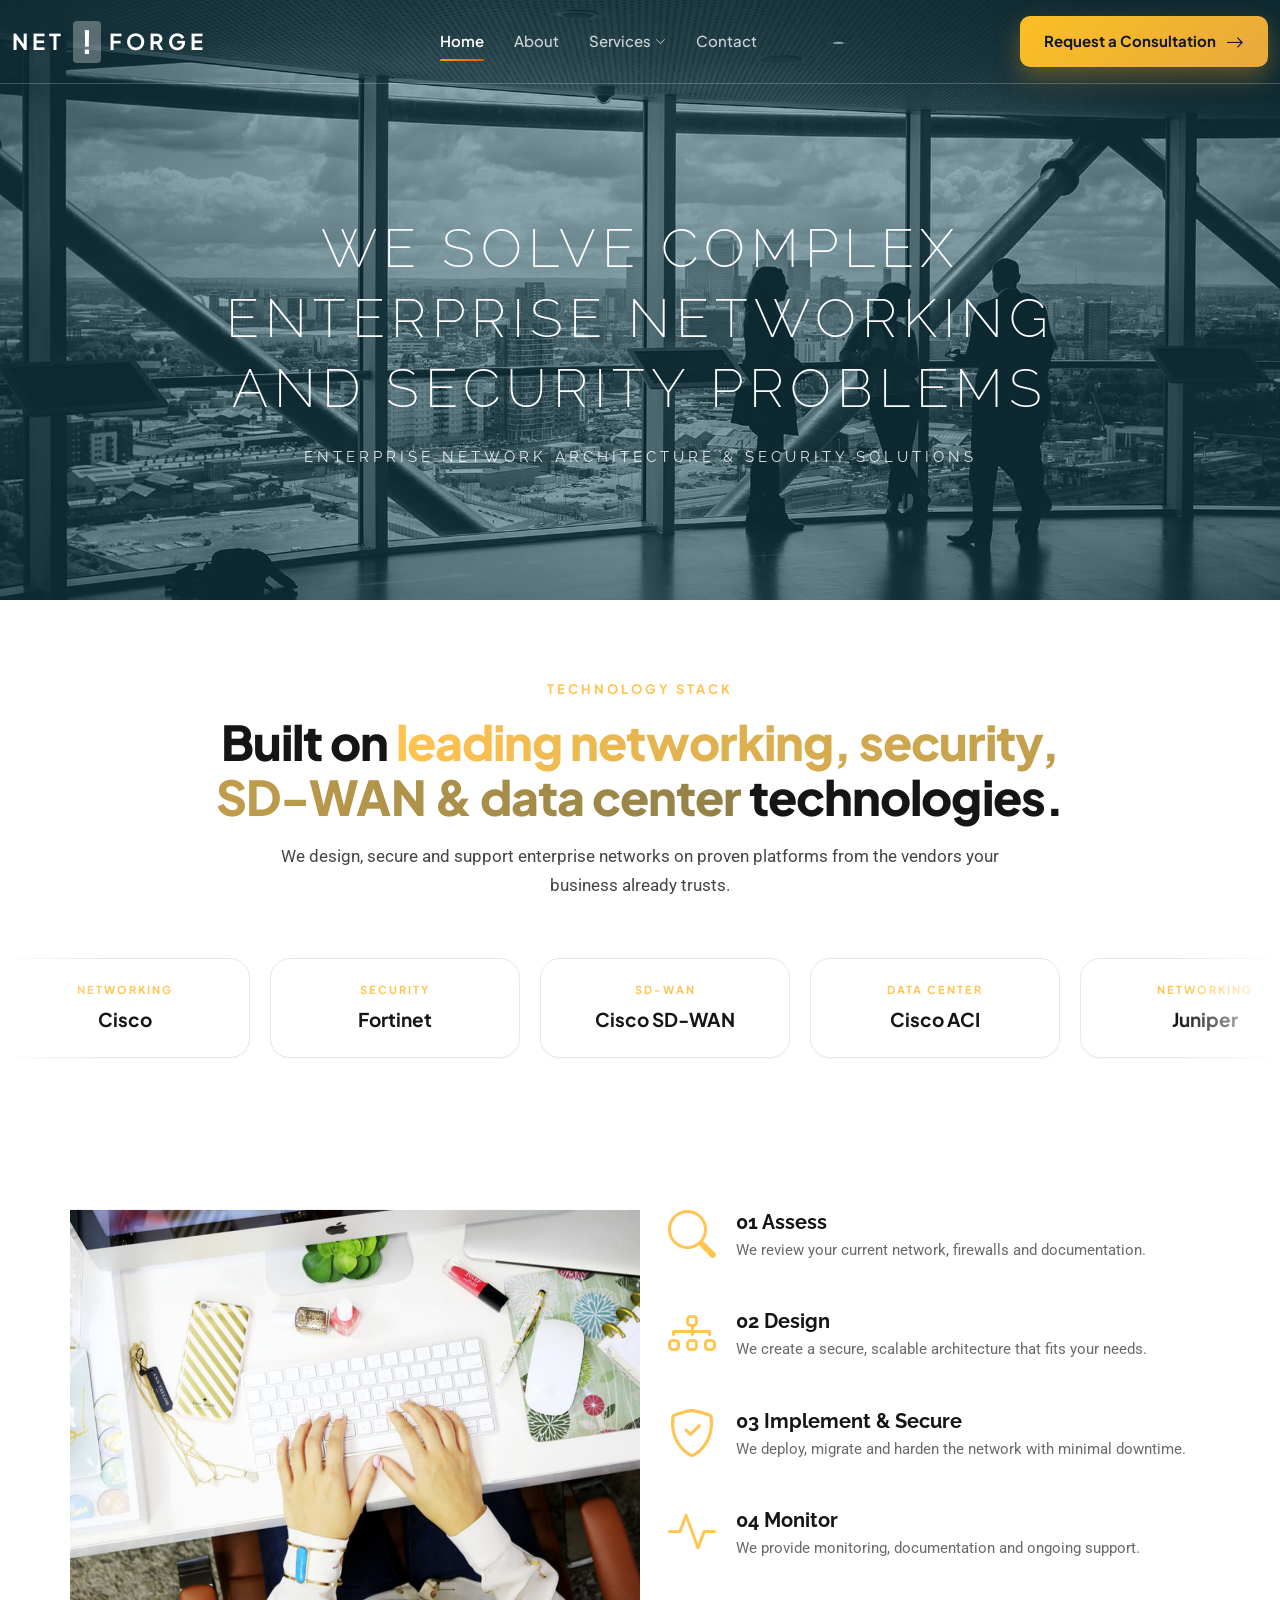
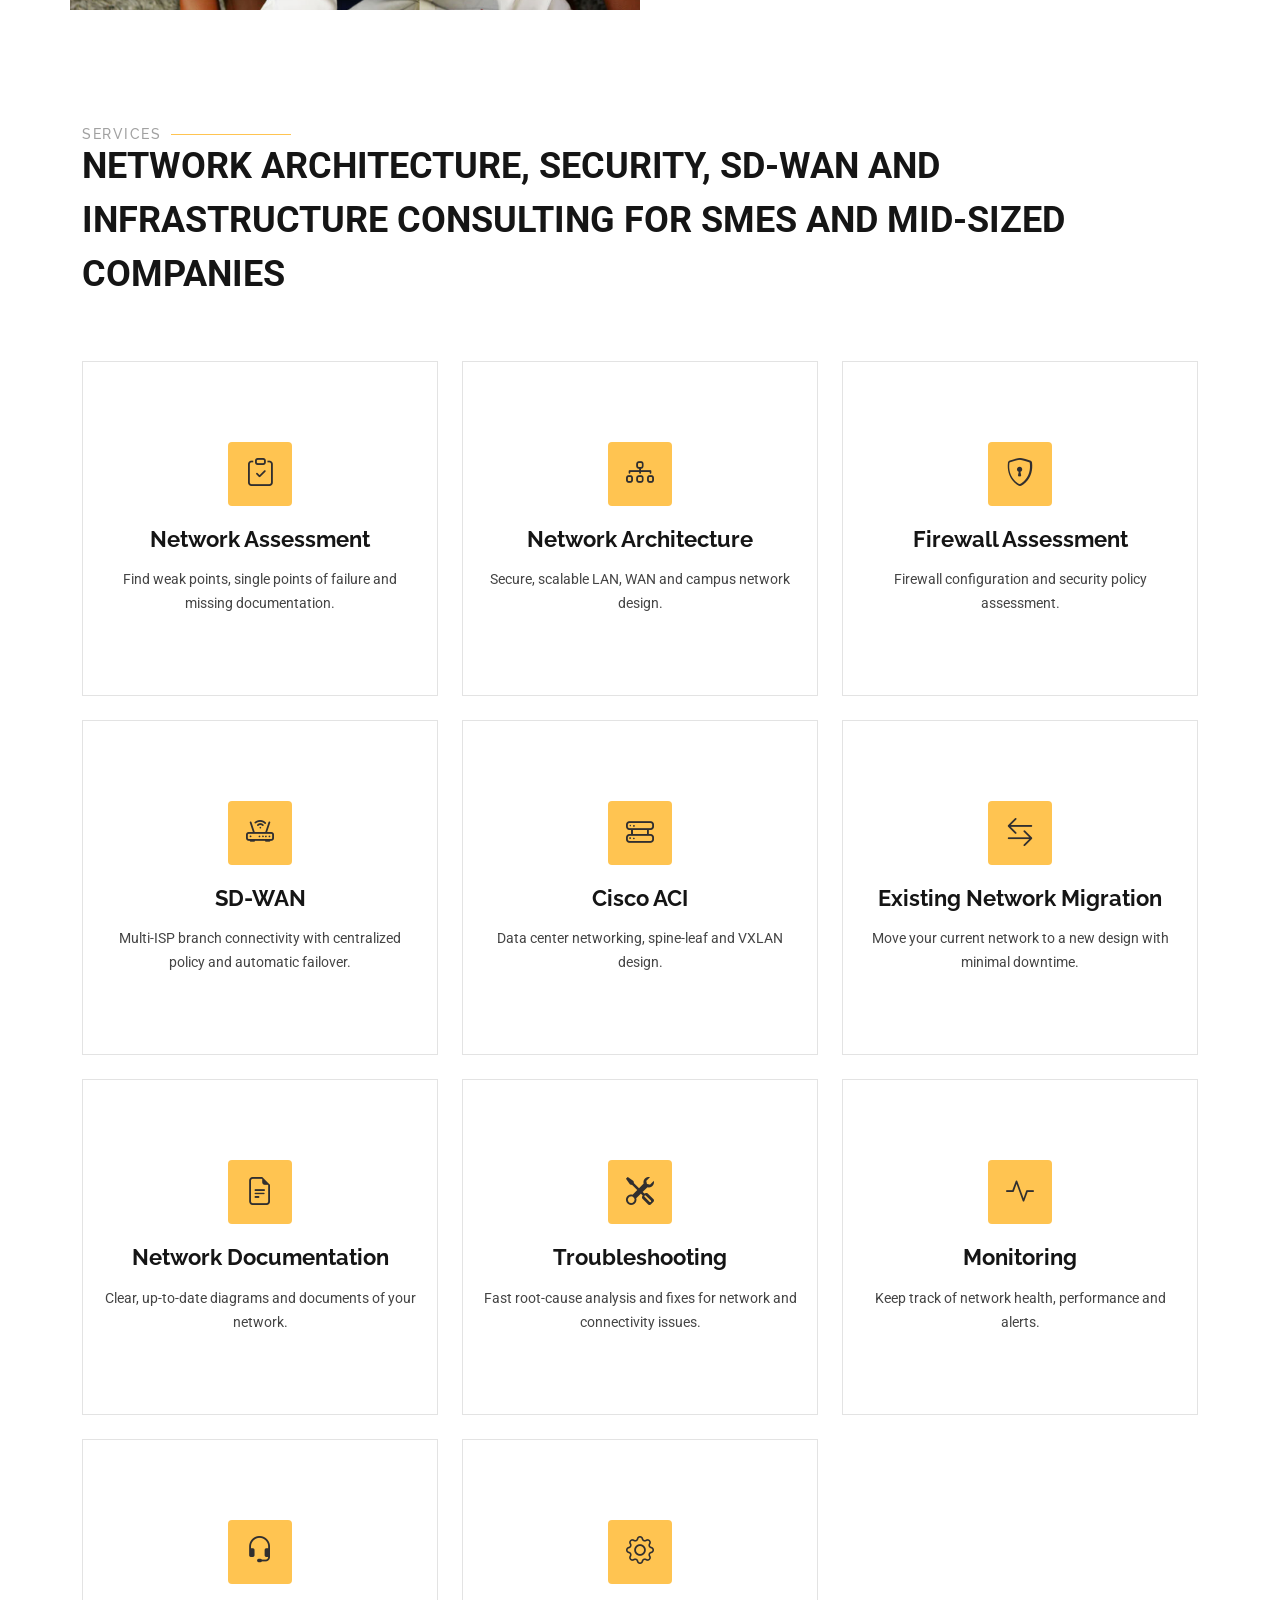
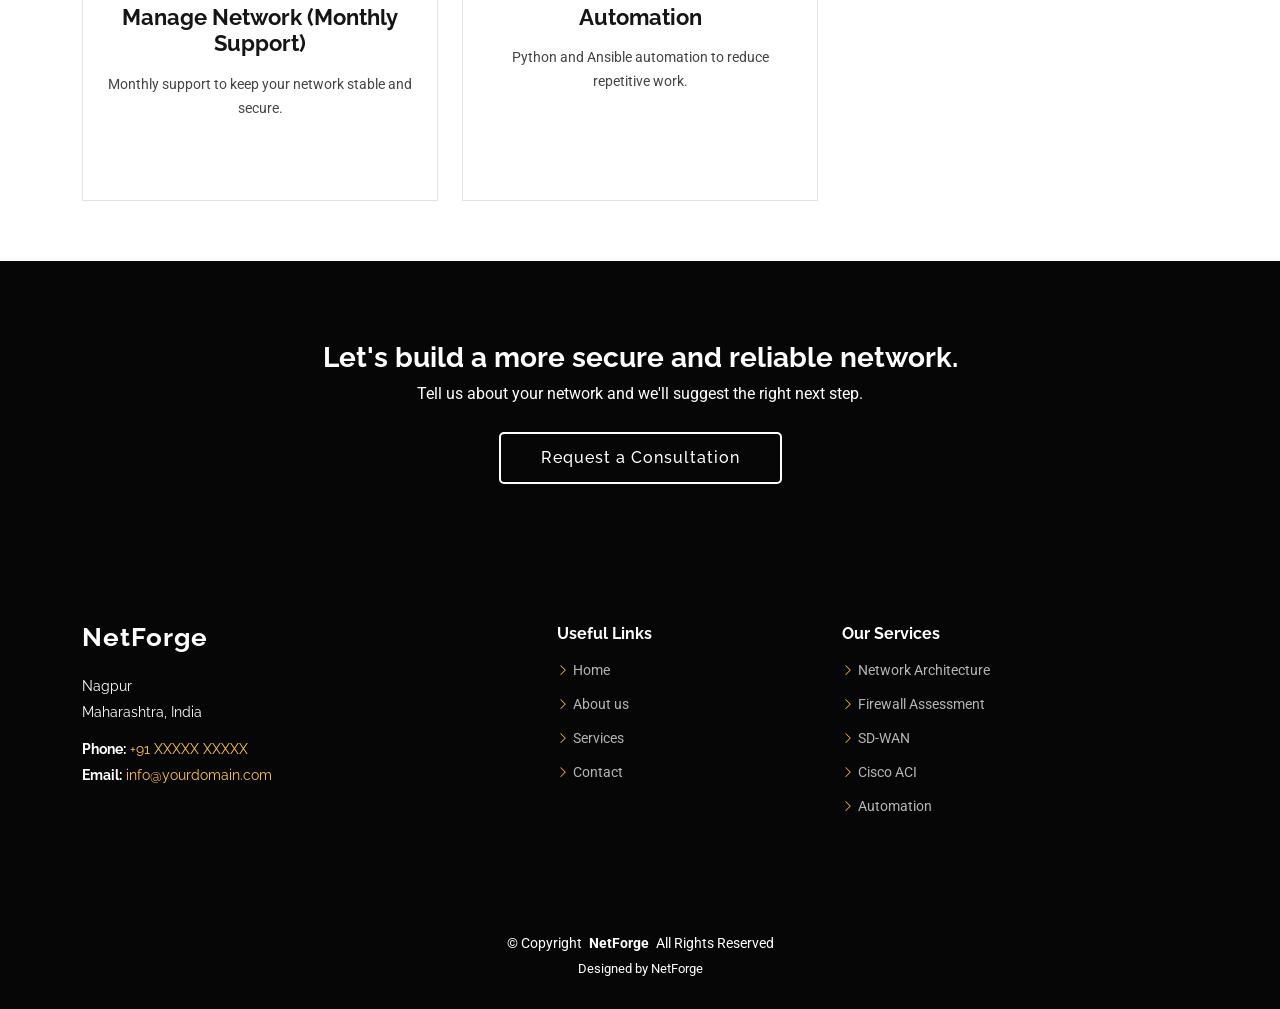
==== commit e63e5457: "contact page" ====
--- a/index.html
+++ b/index.html
@@ -4,9 +4,9 @@
 <head>
   <meta charset="utf-8">
   <meta content="width=device-width, initial-scale=1.0" name="viewport">
-  <title>N E T F O R G E</title>
-  <meta name="description" content="Network architecture, firewall security, SD-WAN and data center solutions for growing businesses in Nagpur and across India.">
-  <meta name="keywords" content="network architecture, firewall, SD-WAN, Cisco, Fortinet, Palo Alto, Nagpur">
+  <title>NetForge | Network Consulting in Nagpur: SD-WAN, Firewall &amp; Cisco ACI</title>
+  <meta name="description" content="NetForge offers network consulting in Nagpur: network architecture, firewall assessment, SD-WAN, Cisco ACI, migration and managed network support for businesses across India.">
+  <meta name="keywords" content="Nagpur, network consulting, SD-WAN, firewall, Cisco ACI, network architecture, network security">
 
   <link href="assets/img/favicon.png" rel="icon">
   <link href="assets/img/apple-touch-icon.png" rel="apple-touch-icon">
@@ -285,21 +285,12 @@
               <li><a href="services.html#automation">Automation</a></li>
             </ul>
           </li>
-          <li class="dropdown"><a href="#"><span>Industries</span> <i class="bi bi-chevron-down toggle-dropdown"></i></a>
-            <ul>
-              <li><a href="#">Banking &amp; Finance</a></li>
-              <li><a href="#">Healthcare</a></li>
-              <li><a href="#">Education</a></li>
-              <li><a href="#">Manufacturing</a></li>
-              <li><a href="#">IT &amp; Telecom</a></li>
-            </ul>
-          </li>
-          <li><a href="#contact">Contact</a></li>
+          <li><a href="contact.html">Contact</a></li>
         </ul>
         <i class="mobile-nav-toggle d-xl-none bi bi-list"></i>
       </nav>
 
-      <a class="btn-getstarted" href="#contact">Request a Consultation <i class="bi bi-arrow-right"></i></a>
+      <a class="btn-getstarted" href="contact.html">Request a Consultation <i class="bi bi-arrow-right"></i></a>
 
     </div>
   </header>
@@ -537,79 +528,10 @@
             <div class="text-center">
               <h3>Let's build a more secure and reliable network.</h3>
               <p>Tell us about your network and we'll suggest the right next step.</p>
-              <a class="cta-btn" href="#contact">Request a Consultation</a>
+              <a class="cta-btn" href="contact.html">Request a Consultation</a>
             </div>
           </div>
         </div>
-      </div>
-
-    </section>
-
-    <!-- Contact Section -->
-    <section id="contact" class="contact section">
-
-      <div class="container section-title" data-aos="fade-up">
-        <h2>Contact</h2>
-        <p>Contact Us</p>
-      </div>
-
-      <div class="container" data-aos="fade-up" data-aos-delay="100">
-
-        <div class="row gy-4">
-
-          <div class="col-lg-4">
-            <div class="info-item d-flex">
-              <i class="bi bi-geo-alt flex-shrink-0"></i>
-              <div>
-                <h3>Address</h3>
-                <p>Nagpur, Maharashtra, India</p>
-              </div>
-            </div>
-
-            <div class="info-item d-flex">
-              <i class="bi bi-telephone flex-shrink-0"></i>
-              <div>
-                <h3>Call Us</h3>
-                <p>+91 XXXXX XXXXX</p>
-              </div>
-            </div>
-
-            <div class="info-item d-flex">
-              <i class="bi bi-envelope flex-shrink-0"></i>
-              <div>
-                <h3>Email Us</h3>
-                <p>info@yourdomain.com</p>
-              </div>
-            </div>
-          </div>
-
-          <div class="col-lg-8">
-            <form action="forms/contact.php" method="post" class="php-email-form">
-              <div class="row gy-4">
-                <div class="col-md-6">
-                  <input type="text" name="name" class="form-control" placeholder="Your Name" required="">
-                </div>
-                <div class="col-md-6">
-                  <input type="email" class="form-control" name="email" placeholder="Your Email" required="">
-                </div>
-                <div class="col-md-12">
-                  <input type="text" class="form-control" name="subject" placeholder="Company / Requirement" required="">
-                </div>
-                <div class="col-md-12">
-                  <textarea class="form-control" name="message" rows="6" placeholder="Tell us about your network" required=""></textarea>
-                </div>
-                <div class="col-md-12 text-center">
-                  <div class="loading">Loading</div>
-                  <div class="error-message"></div>
-                  <div class="sent-message">Your message has been sent. Thank you!</div>
-                  <button type="submit">Send Message</button>
-                </div>
-              </div>
-            </form>
-          </div>
-
-        </div>
-
       </div>
 
     </section>
@@ -628,29 +550,29 @@
             <div class="footer-contact pt-3">
               <p>Nagpur</p>
               <p>Maharashtra, India</p>
-              <p class="mt-3"><strong>Phone:</strong> <span>+91 XXXXX XXXXX</span></p>
-              <p><strong>Email:</strong> <span>info@yourdomain.com</span></p>
+              <p class="mt-3"><strong>Phone:</strong> <a href="tel:+91XXXXXXXXXX">+91 XXXXX XXXXX</a></p>
+              <p><strong>Email:</strong> <a href="mailto:info@yourdomain.com">info@yourdomain.com</a></p>
             </div>
           </div>
 
           <div class="col-lg-3 col-md-3 footer-links">
             <h4>Useful Links</h4>
             <ul>
-              <li><i class="bi bi-chevron-right"></i> <a href="#hero">Home</a></li>
+              <li><i class="bi bi-chevron-right"></i> <a href="index.html">Home</a></li>
               <li><i class="bi bi-chevron-right"></i> <a href="about.html">About us</a></li>
-              <li><i class="bi bi-chevron-right"></i> <a href="#services">Services</a></li>
-              <li><i class="bi bi-chevron-right"></i> <a href="#contact">Contact</a></li>
+              <li><i class="bi bi-chevron-right"></i> <a href="services.html">Services</a></li>
+              <li><i class="bi bi-chevron-right"></i> <a href="contact.html">Contact</a></li>
             </ul>
           </div>
 
           <div class="col-lg-4 col-md-3 footer-links">
             <h4>Our Services</h4>
             <ul>
-              <li><i class="bi bi-chevron-right"></i> <a href="#services">Network Architecture</a></li>
-              <li><i class="bi bi-chevron-right"></i> <a href="#services">Firewall & Security</a></li>
-              <li><i class="bi bi-chevron-right"></i> <a href="#services">SD-WAN</a></li>
-              <li><i class="bi bi-chevron-right"></i> <a href="#services">Data Center</a></li>
-              <li><i class="bi bi-chevron-right"></i> <a href="#services">Automation</a></li>
+              <li><i class="bi bi-chevron-right"></i> <a href="services.html#network-architecture">Network Architecture</a></li>
+              <li><i class="bi bi-chevron-right"></i> <a href="services.html#firewall-assessment">Firewall Assessment</a></li>
+              <li><i class="bi bi-chevron-right"></i> <a href="services.html#sd-wan">SD-WAN</a></li>
+              <li><i class="bi bi-chevron-right"></i> <a href="services.html#cisco-aci">Cisco ACI</a></li>
+              <li><i class="bi bi-chevron-right"></i> <a href="services.html#automation">Automation</a></li>
             </ul>
           </div>
 
@@ -674,7 +596,6 @@
   <div id="preloader"></div>
 
   <script src="assets/vendor/bootstrap/js/bootstrap.bundle.min.js"></script>
-  <script src="assets/vendor/php-email-form/validate.js"></script>
   <script src="assets/vendor/aos/aos.js"></script>
   <script src="assets/vendor/swiper/swiper-bundle.min.js"></script>
   <script src="assets/vendor/glightbox/js/glightbox.min.js"></script>
--- a/assets/css/main.css
+++ b/assets/css/main.css
@@ -1715,4 +1715,110 @@
 --------------------------------------------------------------*/
 .starter-section {
   /* Add your styles here */
+}
+
+/*--------------------------------------------------------------
+# Responsive images (from client brief)
+--------------------------------------------------------------*/
+img {
+  max-width: 100%;
+  height: auto;
+}
+
+/* Contact: new form + extras */
+.contact .contact-cta {
+  font-size: 24px;
+  font-weight: 700;
+  margin-bottom: 20px;
+}
+
+.contact .contact-form input[type=text],
+.contact .contact-form input[type=email],
+.contact .contact-form input[type=tel],
+.contact .contact-form input[type=number],
+.contact .contact-form select,
+.contact .contact-form textarea {
+  font-size: 14px;
+  padding: 10px 15px;
+  box-shadow: none;
+  border-radius: 0;
+  color: var(--default-color);
+  background-color: color-mix(in srgb, var(--background-color), transparent 50%);
+  border-color: color-mix(in srgb, var(--default-color), transparent 80%);
+}
+
+.contact .contact-form input:focus,
+.contact .contact-form select:focus,
+.contact .contact-form textarea:focus {
+  border-color: var(--accent-color);
+}
+
+.contact .contact-form button[type=submit] {
+  color: var(--contrast-color);
+  background: var(--accent-color);
+  border: 0;
+  padding: 10px 30px;
+  transition: 0.4s;
+  border-radius: 4px;
+}
+
+.contact .contact-form button[type=submit]:hover {
+  background: color-mix(in srgb, var(--accent-color), transparent 20%);
+}
+
+.contact .contact-form button[type=submit]:disabled {
+  opacity: 0.6;
+  cursor: not-allowed;
+}
+
+.contact .privacy-note {
+  font-size: 13px;
+  margin: 12px 0 0;
+  color: color-mix(in srgb, var(--default-color), transparent 40%);
+}
+
+.contact .form-result {
+  display: none;
+  padding: 15px;
+  margin-bottom: 20px;
+  font-weight: 600;
+  color: #fff;
+}
+
+.contact .form-result.success { display: block; background: #059652; }
+.contact .form-result.error   { display: block; background: #df1529; }
+
+.contact .info-item a:not(.btn-whatsapp) {
+  color: var(--default-color);
+}
+
+.contact .info-item a:not(.btn-whatsapp):hover {
+  color: var(--accent-color);
+}
+
+.contact .btn-whatsapp {
+  display: inline-flex;
+  align-items: center;
+  gap: 8px;
+  margin-top: 8px;
+  padding: 8px 16px;
+  border-radius: 4px;
+  background: #25d366;
+  color: #fff;
+  font-size: 14px;
+  font-weight: 500;
+}
+
+.contact .btn-whatsapp:hover {
+  background: #1ebe5b;
+  color: #fff;
+}
+
+.contact .btn-whatsapp i {
+  width: auto;
+  height: auto;
+  background: none;
+  color: #fff;
+  font-size: 16px;
+  margin: 0;
 }
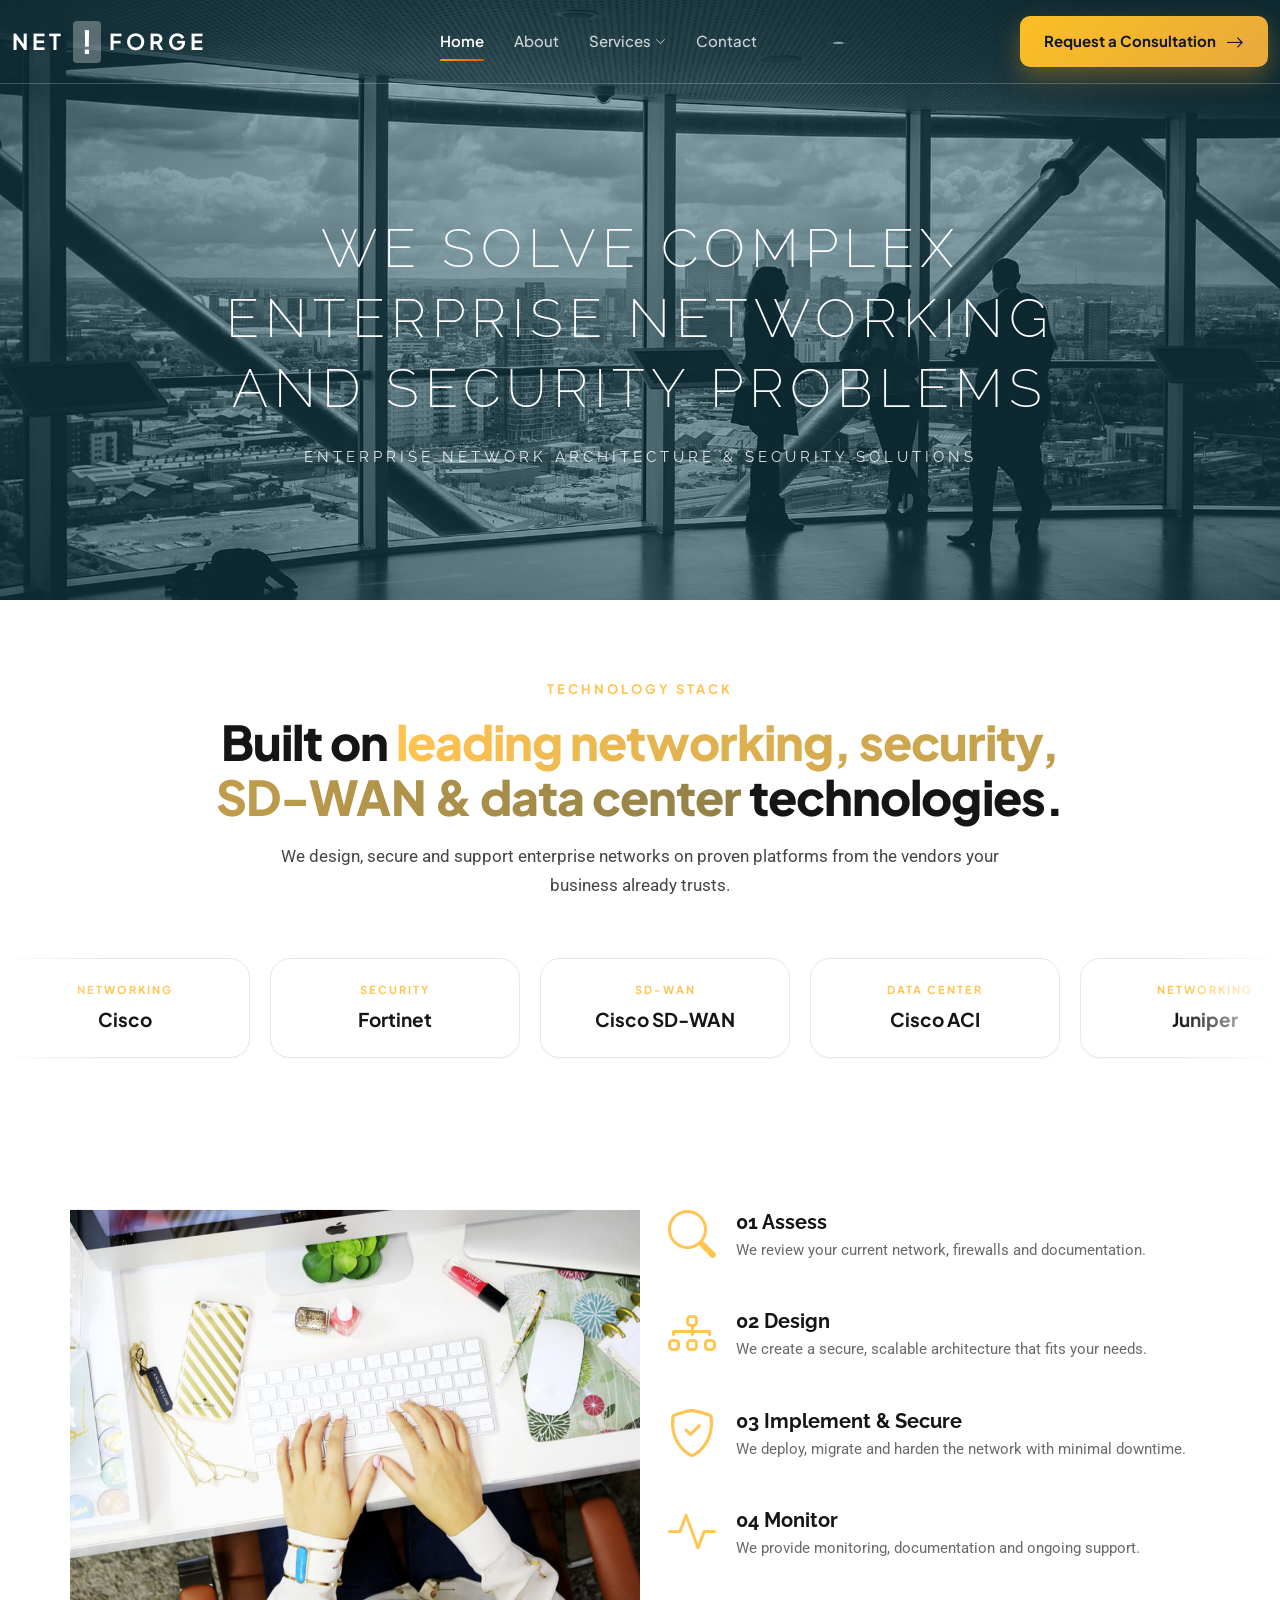
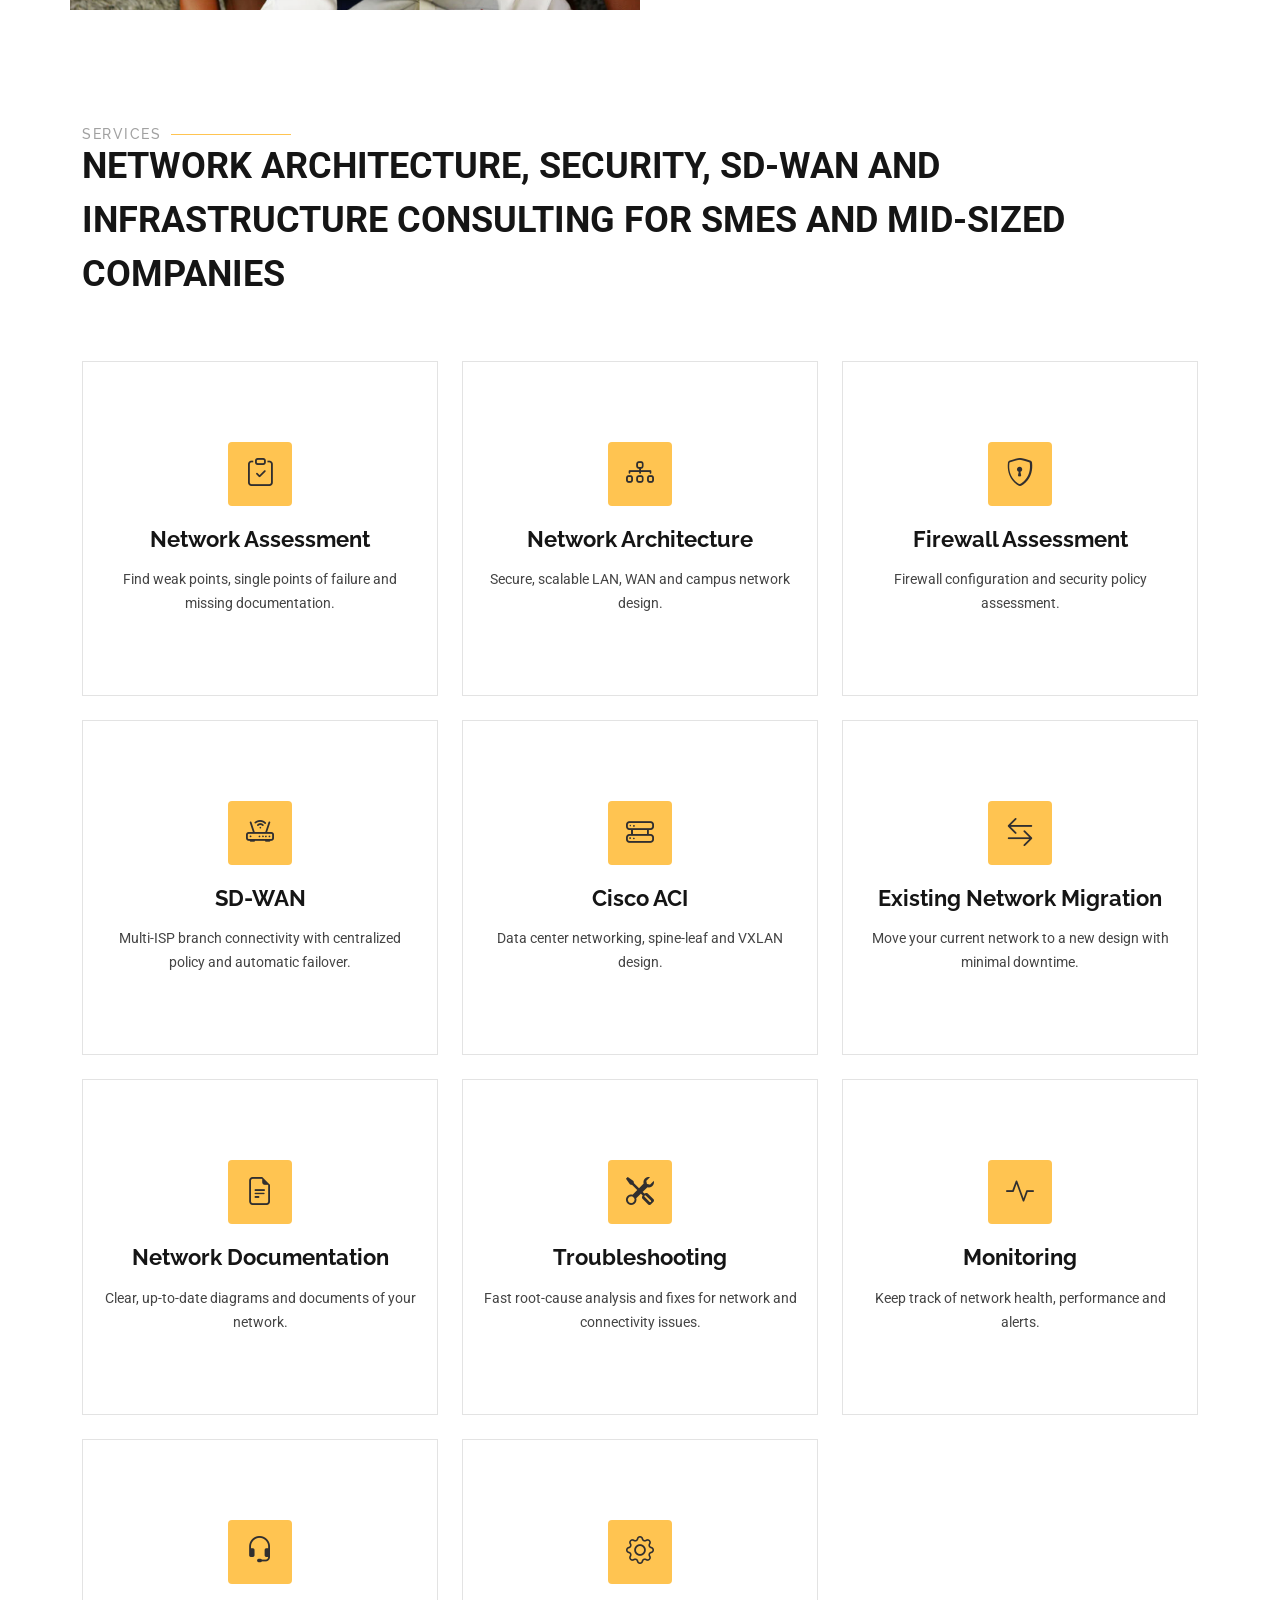
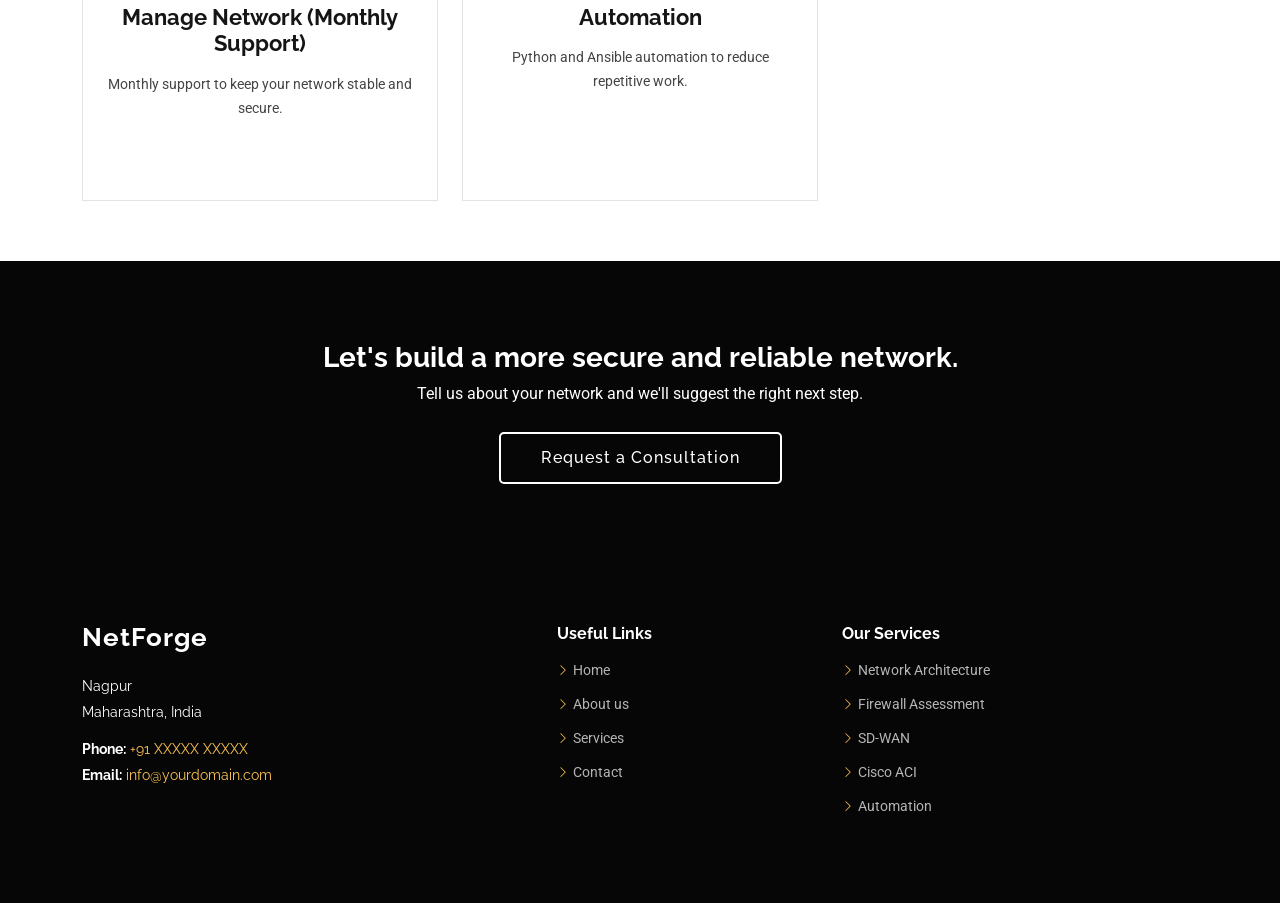
==== commit d8a2bb16: "changes" ====
--- a/index.html
+++ b/index.html
@@ -270,7 +270,7 @@
         <ul>
           <li><a href="index.html" class="active">Home</a></li>
           <li><a href="about.html">About</a></li>
-          <li class="dropdown"><a href="services.html"><span>Services</span> <i class="bi bi-chevron-down toggle-dropdown"></i></a>
+          <li class="dropdown"><a href="#" class="services-toggle"><span>Services</span> <i class="bi bi-chevron-down toggle-dropdown"></i></a>
             <ul>
               <li><a href="services.html#network-assessment">Network Assessment</a></li>
               <li><a href="services.html#network-architecture">Network Architecture</a></li>
@@ -579,17 +579,7 @@
         </div>
       </div>
     </div>
-
-    <div class="copyright">
-      <div class="container text-center">
-        <p>© <span>Copyright</span> <strong class="px-1 sitename">NetForge</strong> <span>All Rights Reserved</span></p>
-        <div class="credits">
-          Designed by NetForge
-        </div>
-      </div>
-    </div>
-
-  </footer>
+</footer>
 
   <a href="#" id="scroll-top" class="scroll-top d-flex align-items-center justify-content-center"><i class="bi bi-arrow-up-short"></i></a>
 
@@ -603,6 +593,12 @@
   <script src="assets/vendor/isotope-layout/isotope.pkgd.min.js"></script>
   <script src="assets/vendor/purecounter/purecounter_vanilla.js"></script>
   <script src="assets/js/main.js"></script>
+  <script>
+    /* Services menu item: open the dropdown only, don't navigate */
+    document.querySelectorAll('.services-toggle').forEach(function (a) {
+      a.addEventListener('click', function (e) { e.preventDefault(); });
+    });
+  </script>
 
 </body>
 
